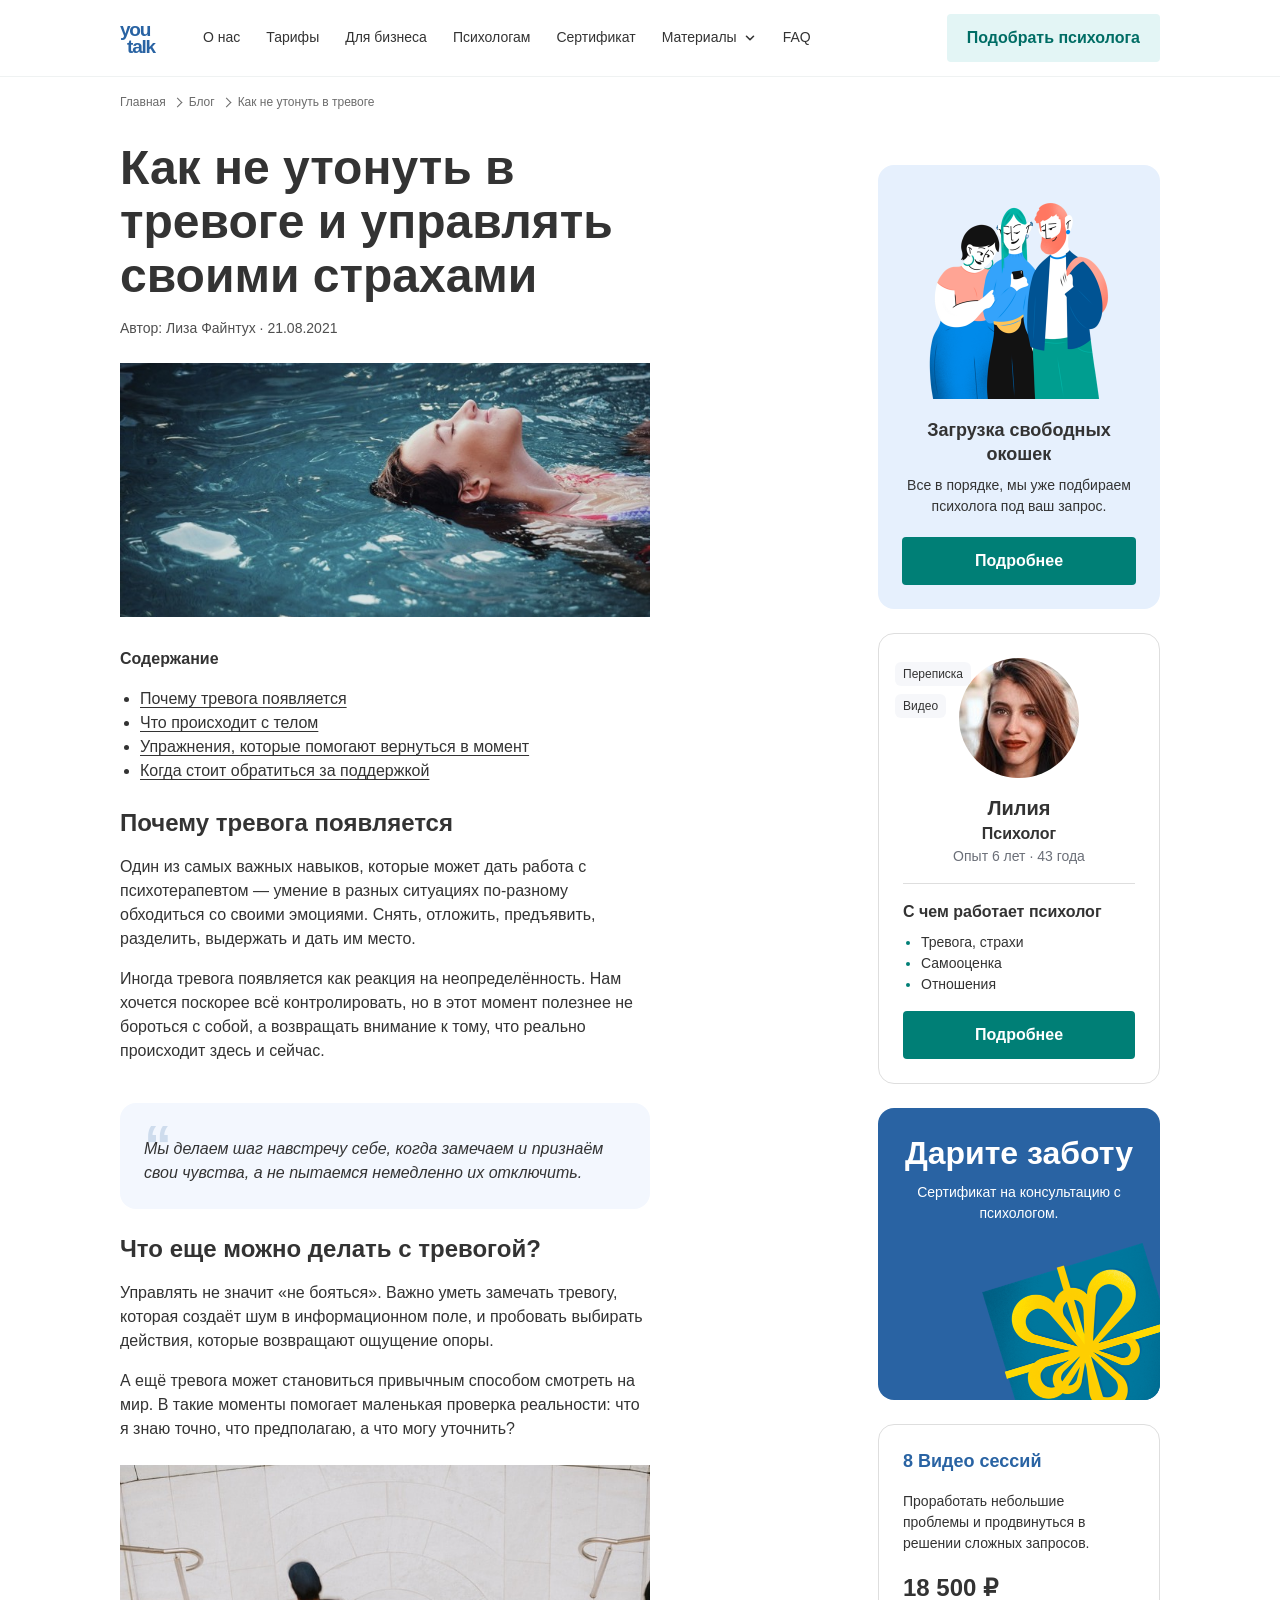
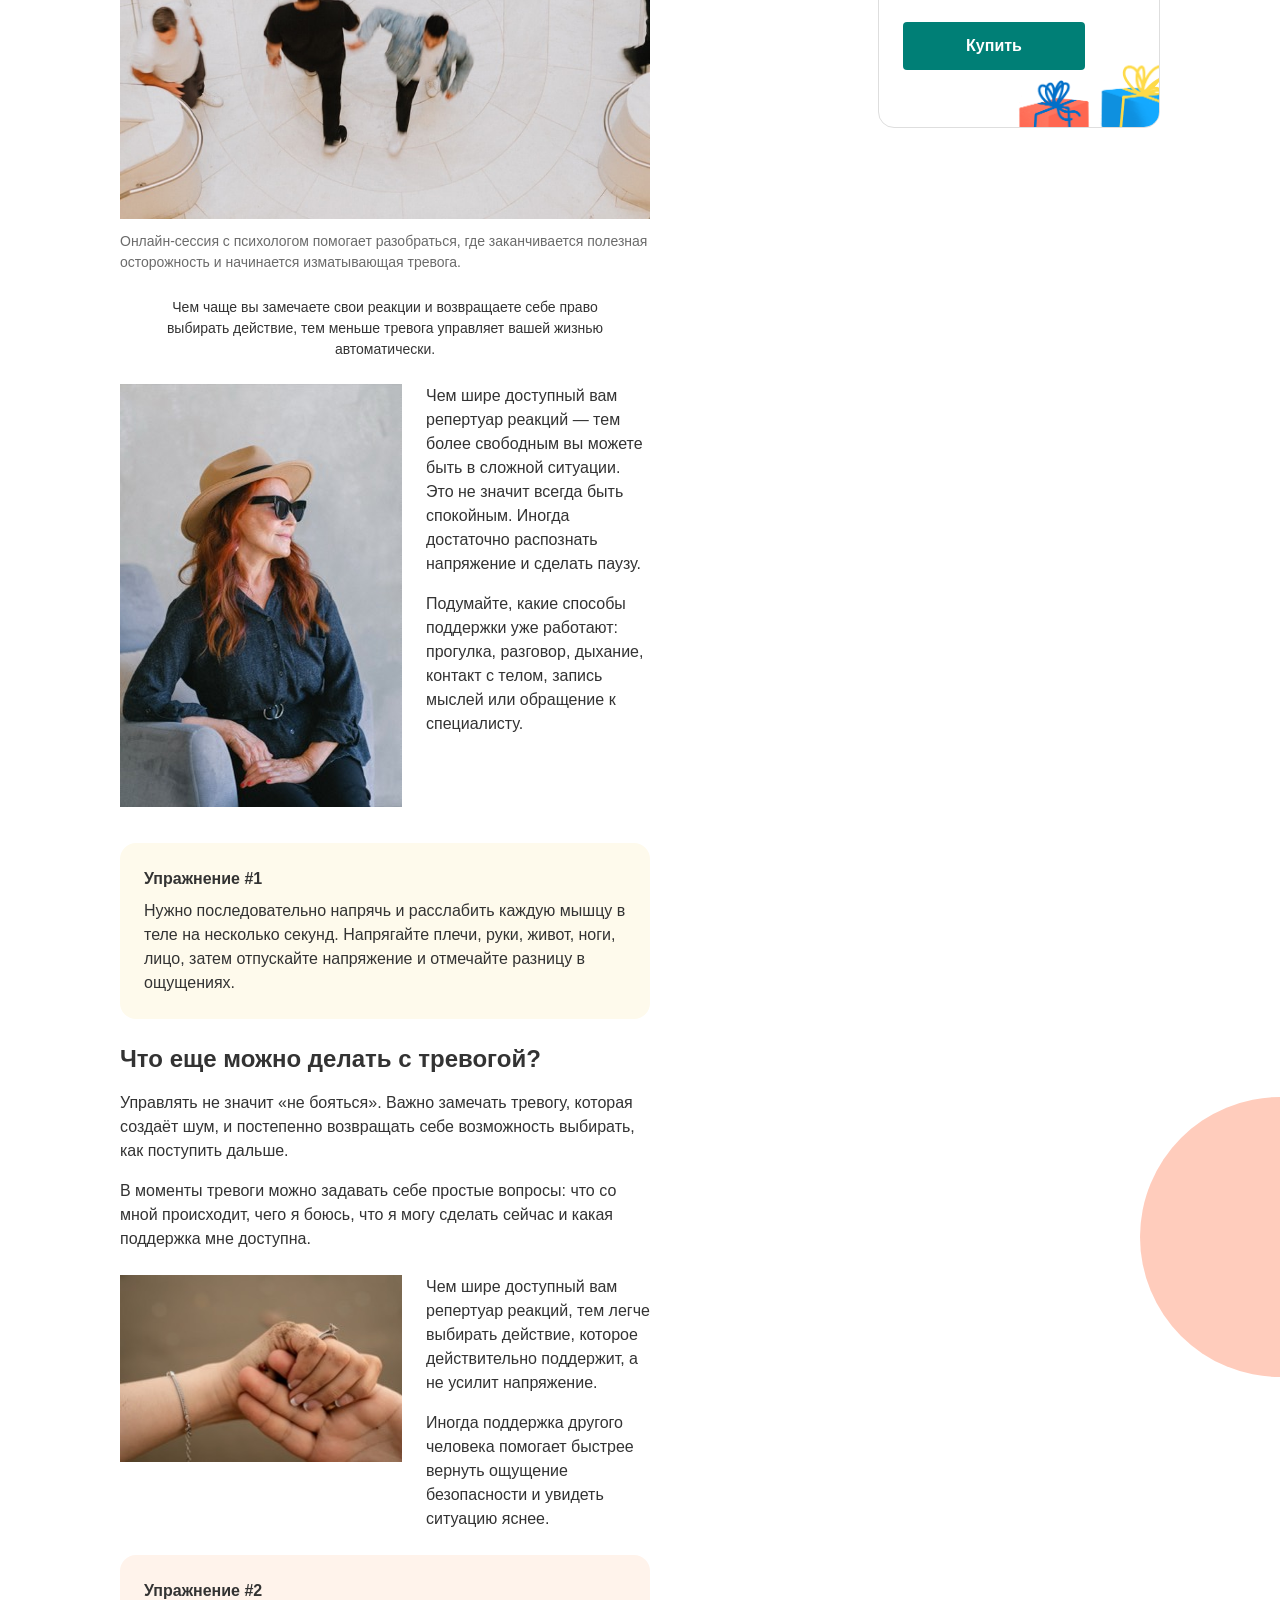
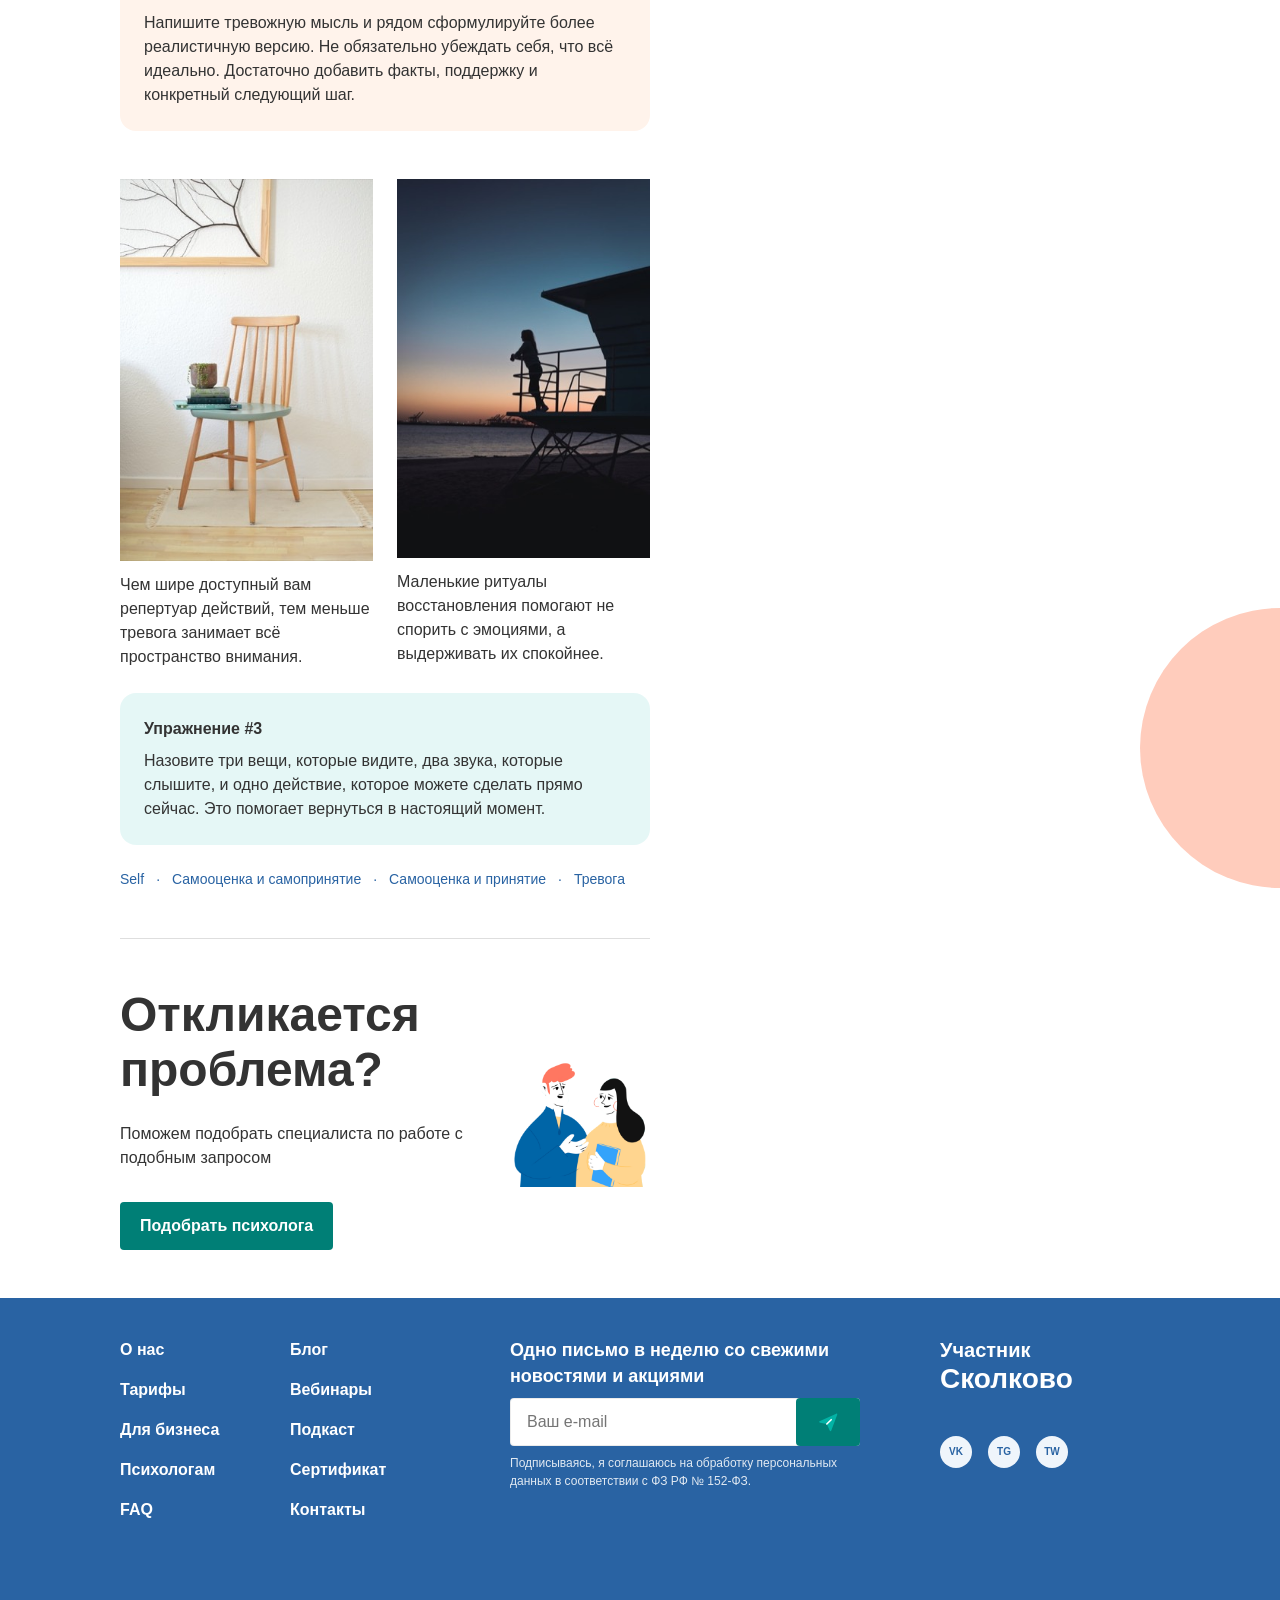
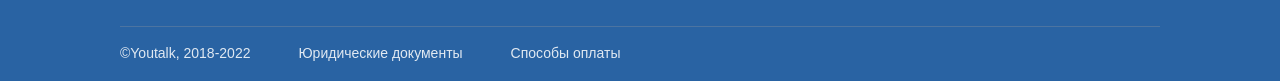
==== article.html @ 6daa62f1 "Add icons and initial article-related files" ====
<!DOCTYPE html>
<html lang="ru">
  <head>
    <meta charset="UTF-8">
    <meta name="viewport" content="width=device-width, initial-scale=1.0">
    <meta name="description" content="Статья YouTalk о тревоге, эмоциях и упражнениях для самопомощи.">
    <title>Как не утонуть в тревоге — YouTalk</title>
    <link rel="stylesheet" href="css/style.css">
  </head>
  <body>
    <header class="header">
      <div class="header__inner container">
        <a class="header__logo" href="index.html" aria-label="YouTalk, главная страница">
          <img class="header__logo-image" src="assets/icons/logo.svg" alt="YouTalk">
        </a>

        <nav class="nav header__nav" aria-label="Основная навигация">
          <ul class="nav__list">
            <li class="nav__item"><a class="nav__link" href="#">О нас</a></li>
            <li class="nav__item"><a class="nav__link" href="#">Тарифы</a></li>
            <li class="nav__item"><a class="nav__link" href="#">Для бизнеса</a></li>
            <li class="nav__item"><a class="nav__link" href="#">Психологам</a></li>
            <li class="nav__item"><a class="nav__link" href="#">Сертификат</a></li>
            <li class="nav__item nav__item--has-menu">
              <a class="nav__link nav__link--with-icon" href="#">
                Материалы
                <img class="nav__icon" src="assets/icons/chevron-down.svg" alt="" aria-hidden="true">
              </a>
            </li>
            <li class="nav__item"><a class="nav__link" href="#">FAQ</a></li>
          </ul>
        </nav>

        <button class="button button--light header__cta" type="button">Подобрать психолога</button>
        <button class="header__burger" type="button" aria-label="Открыть меню" aria-controls="mobile-menu" aria-expanded="false">
          <img class="header__burger-icon header__burger-icon--open" src="assets/icons/menu.svg" alt="" aria-hidden="true">
          <img class="header__burger-icon header__burger-icon--close" src="assets/icons/close.svg" alt="" aria-hidden="true">
        </button>
      </div>

      <nav class="mobile-menu" id="mobile-menu" aria-label="Мобильная навигация" hidden inert>
        <a class="mobile-menu__link" href="#">О нас</a>
        <a class="mobile-menu__link" href="#">Тарифы</a>
        <a class="mobile-menu__link" href="#">Для бизнеса</a>
        <a class="mobile-menu__link" href="#">Психологам</a>
        <a class="mobile-menu__link" href="#">Сертификат</a>
        <a class="mobile-menu__link" href="#">Материалы</a>
        <a class="mobile-menu__link" href="#">FAQ</a>
        <button class="button button--light mobile-menu__button" type="button">Подобрать психолога</button>
      </nav>
    </header>

    <main class="main">
      <div class="article-layout container">
        <article class="article">
          <nav class="breadcrumbs" aria-label="Хлебные крошки">
            <ol class="breadcrumbs__list">
              <li class="breadcrumbs__item"><a class="breadcrumbs__link" href="#">Главная</a></li>
              <li class="breadcrumbs__item"><a class="breadcrumbs__link" href="index.html">Блог</a></li>
              <li class="breadcrumbs__item"><span class="breadcrumbs__current" aria-current="page">Как не утонуть в тревоге</span></li>
            </ol>
          </nav>

          <header class="article__header">
            <h1 class="article__title title title--page">Как не утонуть в тревоге и управлять своими страхами</h1>
            <p class="article__meta">Автор: Лиза Файнтух · <time datetime="2021-08-21">21.08.2021</time></p>
            <img class="article__hero" src="assets/images/swim-hero-1380.jpg" srcset="assets/images/swim-hero-690.jpg 690w, assets/images/swim-hero-1380.jpg 1380w" sizes="(max-width: 1023px) calc(100vw - 40px), 690px" alt="Девушка спокойно плавает в бассейне">
          </header>

          <section class="article__section contents" aria-labelledby="contents-title">
            <h2 class="contents__title" id="contents-title">Содержание</h2>
            <ul class="contents__list">
              <li><a href="#why">Почему тревога появляется</a></li>
              <li><a href="#body">Что происходит с телом</a></li>
              <li><a href="#practice">Упражнения, которые помогают вернуться в момент</a></li>
              <li><a href="#support">Когда стоит обратиться за поддержкой</a></li>
            </ul>
          </section>

          <section class="article__section" id="why">
            <h2 class="article__subtitle">Почему тревога появляется</h2>
            <p>Один из самых важных навыков, которые может дать работа с психотерапевтом — умение в разных ситуациях по-разному обходиться со своими эмоциями. Снять, отложить, предъявить, разделить, выдержать и дать им место.</p>
            <p>Иногда тревога появляется как реакция на неопределённость. Нам хочется поскорее всё контролировать, но в этот момент полезнее не бороться с собой, а возвращать внимание к тому, что реально происходит здесь и сейчас.</p>
          </section>

          <blockquote class="quote article__quote">
            <p>Мы делаем шаг навстречу себе, когда замечаем и признаём свои чувства, а не пытаемся немедленно их отключить.</p>
          </blockquote>

          <section class="article__section" id="body">
            <h2 class="article__subtitle">Что еще можно делать с тревогой?</h2>
            <p>Управлять не значит «не бояться». Важно уметь замечать тревогу, которая создаёт шум в информационном поле, и пробовать выбирать действия, которые возвращают ощущение опоры.</p>
            <p>А ещё тревога может становиться привычным способом смотреть на мир. В такие моменты помогает маленькая проверка реальности: что я знаю точно, что предполагаю, а что могу уточнить?</p>
            <figure class="article__figure">
              <img class="article__image" src="assets/images/people-768.jpg" srcset="assets/images/people-384.jpg 384w, assets/images/people-768.jpg 768w" sizes="(max-width: 1023px) calc(100vw - 40px), 690px" alt="Люди идут по светлой лестнице">
              <figcaption class="article__caption">Онлайн-сессия с психологом помогает разобраться, где заканчивается полезная осторожность и начинается изматывающая тревога.</figcaption>
            </figure>
          </section>

          <p class="article__center-note">Чем чаще вы замечаете свои реакции и возвращаете себе право выбирать действие, тем меньше тревога управляет вашей жизнью автоматически.</p>

          <section class="article__section article__section--media-text">
            <img class="article__image" src="assets/images/hat-441.jpg" srcset="assets/images/hat-282.jpg 282w, assets/images/hat-441.jpg 441w" sizes="(max-width: 767px) calc(100vw - 40px), 282px" alt="Женщина в шляпе и солнцезащитных очках">
            <div>
              <p>Чем шире доступный вам репертуар реакций — тем более свободным вы можете быть в сложной ситуации. Это не значит всегда быть спокойным. Иногда достаточно распознать напряжение и сделать паузу.</p>
              <p>Подумайте, какие способы поддержки уже работают: прогулка, разговор, дыхание, контакт с телом, запись мыслей или обращение к специалисту.</p>
            </div>
          </section>

          <section class="exercise article__section" id="practice">
            <h2 class="exercise__title">Упражнение #1</h2>
            <p>Нужно последовательно напрячь и расслабить каждую мышцу в теле на несколько секунд. Напрягайте плечи, руки, живот, ноги, лицо, затем отпускайте напряжение и отмечайте разницу в ощущениях.</p>
          </section>

          <section class="article__section" id="support">
            <h2 class="article__subtitle">Что еще можно делать с тревогой?</h2>
            <p>Управлять не значит «не бояться». Важно замечать тревогу, которая создаёт шум, и постепенно возвращать себе возможность выбирать, как поступить дальше.</p>
            <p>В моменты тревоги можно задавать себе простые вопросы: что со мной происходит, чего я боюсь, что я могу сделать сейчас и какая поддержка мне доступна.</p>
          </section>

          <section class="article__section article__section--media-text">
            <img class="article__image" src="assets/images/hands-562.jpg" srcset="assets/images/hands-281.jpg 281w, assets/images/hands-562.jpg 562w" sizes="(max-width: 767px) calc(100vw - 40px), 281px" alt="Две руки держатся вместе">
            <div>
              <p>Чем шире доступный вам репертуар реакций, тем легче выбирать действие, которое действительно поддержит, а не усилит напряжение.</p>
              <p>Иногда поддержка другого человека помогает быстрее вернуть ощущение безопасности и увидеть ситуацию яснее.</p>
            </div>
          </section>

          <section class="exercise exercise--warm article__section">
            <h2 class="exercise__title">Упражнение #2</h2>
            <p>Напишите тревожную мысль и рядом сформулируйте более реалистичную версию. Не обязательно убеждать себя, что всё идеально. Достаточно добавить факты, поддержку и конкретный следующий шаг.</p>
          </section>

          <section class="article__section article__section--split">
            <div>
              <img class="article__image" src="assets/images/chair-441.jpg" srcset="assets/images/chair-333.jpg 333w, assets/images/chair-441.jpg 441w" sizes="(max-width: 767px) calc(100vw - 40px), 333px" alt="Стул с книгами и растением">
              <p>Чем шире доступный вам репертуар действий, тем меньше тревога занимает всё пространство внимания.</p>
            </div>
            <div>
              <img class="article__image" src="assets/images/sunset-445.jpg" srcset="assets/images/sunset-333.jpg 333w, assets/images/sunset-445.jpg 445w" sizes="(max-width: 767px) calc(100vw - 40px), 333px" alt="Силуэт человека у воды на закате">
              <p>Маленькие ритуалы восстановления помогают не спорить с эмоциями, а выдерживать их спокойнее.</p>
            </div>
          </section>

          <section class="exercise exercise--mint article__section">
            <h2 class="exercise__title">Упражнение #3</h2>
            <p>Назовите три вещи, которые видите, два звука, которые слышите, и одно действие, которое можете сделать прямо сейчас. Это помогает вернуться в настоящий момент.</p>
          </section>

          <section class="related article__section" aria-labelledby="related-title">
            <h2 class="visually-hidden" id="related-title">Темы статьи</h2>
            <div class="related__grid">
              <a class="related__link" href="#">Self</a>
              <a class="related__link" href="#">Самооценка и самопринятие</a>
              <a class="related__link" href="#">Самооценка и принятие</a>
              <a class="related__link" href="#">Тревога</a>
            </div>
          </section>

          <section class="problem-cta" aria-labelledby="problem-title">
            <div class="problem-cta__content">
              <h2 class="problem-cta__title" id="problem-title">Откликается проблема?</h2>
              <p class="problem-cta__text">Поможем подобрать специалиста по работе с подобным запросом</p>
              <button class="button button--primary problem-cta__button" type="button">Подобрать психолога</button>
            </div>
            <img class="problem-cta__image" src="assets/images/problem-people.png" alt="Психолог беседует с клиенткой">
          </section>
        </article>

        <aside class="sidebar" aria-label="Дополнительные материалы">
          <section class="sidebar-card sidebar-card--blue">
            <img class="sidebar-card__image" src="assets/images/sidebar-people.png" alt="Иллюстрация с людьми">
            <h2 class="sidebar-card__title">Загрузка свободных окошек</h2>
            <p class="sidebar-card__text">Все в порядке, мы уже подбираем психолога под ваш запрос.</p>
            <button class="button button--primary sidebar-card__button" type="button">Подробнее</button>
          </section>

          <section class="psychologist-card">
            <img class="psychologist-card__photo" src="assets/images/psychologist-200.jpg" srcset="assets/images/psychologist-120.jpg 120w, assets/images/psychologist-200.jpg 200w" sizes="120px" alt="Психолог Лилия">
            <p class="psychologist-card__badge">Переписка</p>
            <p class="psychologist-card__badge psychologist-card__badge--video">Видео</p>
            <h2 class="psychologist-card__name">Лилия</h2>
            <p class="psychologist-card__role">Психолог</p>
            <p class="psychologist-card__meta">Опыт 6 лет · 43 года</p>
            <h3 class="psychologist-card__subtitle">С чем работает психолог</h3>
            <ul class="psychologist-card__list">
              <li>Тревога, страхи</li>
              <li>Самооценка</li>
              <li>Отношения</li>
            </ul>
            <button class="button button--primary psychologist-card__button" type="button">Подробнее</button>
          </section>

          <section class="sidebar-card sidebar-card--gift">
            <h2 class="sidebar-card__title sidebar-card__title--gift">Дарите заботу</h2>
            <p class="sidebar-card__text">Сертификат на консультацию с психологом.</p>
            <img class="sidebar-card__gift" src="assets/images/gift-large.png" alt="Подарочная коробка">
          </section>

          <section class="price-card">
            <h2 class="price-card__title">8 Видео сессий</h2>
            <p class="price-card__text">Проработать небольшие проблемы и продвинуться в решении сложных запросов.</p>
            <p class="price-card__price">18 500 ₽</p>
            <button class="button button--primary" type="button">Купить</button>
            <img class="price-card__gift price-card__gift--left" src="assets/images/figma-19-246x219-5657fe240477.png" alt="" aria-hidden="true">
            <img class="price-card__gift price-card__gift--right" src="assets/images/figma-20-206x197-c71a2bd879ab.png" alt="" aria-hidden="true">
          </section>
        </aside>
      </div>
    </main>

    <footer class="footer">
      <div class="footer__inner container">
        <nav class="footer__nav" aria-label="Навигация в подвале">
          <ul class="footer__nav-list">
            <li><a class="footer__link" href="#">О нас</a></li>
            <li><a class="footer__link" href="#">Тарифы</a></li>
            <li><a class="footer__link" href="#">Для бизнеса</a></li>
            <li><a class="footer__link" href="#">Психологам</a></li>
            <li><a class="footer__link" href="#">FAQ</a></li>
          </ul>
          <ul class="footer__nav-list">
            <li><a class="footer__link" href="index.html">Блог</a></li>
            <li><a class="footer__link" href="#">Вебинары</a></li>
            <li><a class="footer__link" href="#">Подкаст</a></li>
            <li><a class="footer__link" href="#">Сертификат</a></li>
            <li><a class="footer__link" href="#">Контакты</a></li>
          </ul>
        </nav>

        <section class="subscribe footer__subscribe" aria-labelledby="subscribe-title">
          <h2 class="subscribe__title" id="subscribe-title">Одно письмо в неделю со свежими новостями и акциями</h2>
          <form class="subscribe__form">
            <label class="visually-hidden" for="email">Email</label>
            <input class="subscribe__input" id="email" type="email" name="email" placeholder="Ваш e-mail" required>
            <button class="subscribe__button" type="submit" aria-label="Подписаться">
              <img src="assets/icons/send.svg" alt="" aria-hidden="true">
            </button>
          </form>
          <p class="subscribe__note">Подписываясь, я соглашаюсь на обработку персональных данных в соответствии с ФЗ РФ № 152-ФЗ.</p>
        </section>

        <section class="footer__social" aria-label="Социальные сети">
          <p class="footer__partner">Участник <span>Сколково</span></p>
          <ul class="social">
            <li><a class="social__link" href="#" aria-label="ВКонтакте">VK</a></li>
            <li><a class="social__link" href="#" aria-label="Telegram">TG</a></li>
            <li><a class="social__link" href="#" aria-label="Twitter">TW</a></li>
          </ul>
        </section>

        <div class="footer__bottom">
          <p class="footer__copy">&copy;Youtalk, 2018-2022</p>
          <a class="footer__document" href="#">Юридические документы</a>
          <a class="footer__document" href="#">Способы оплаты</a>
        </div>
      </div>
    </footer>

    <script src="js/main.js"></script>
  </body>
</html>
---- css/style.css ----
:root {
  --color-text: #333333;
  --color-muted: #868686;
  --color-border: #dedede;
  --color-primary: #007f76;
  --color-primary-dark: #006d65;
  --color-blue: #2963a3;
  --color-light: #e3f5f5;
  --color-page: #ffffff;
  --shadow-focus: 0 0 0 3px rgba(3, 178, 165, 0.28);
}

*,
*::before,
*::after {
  box-sizing: border-box;
}

html {
  scroll-behavior: smooth;
}

body {
  min-width: 320px;
  margin: 0;
  color: var(--color-text);
  font-family: Arial, Helvetica, sans-serif;
  font-size: 16px;
  line-height: 1.5;
  background-color: var(--color-page);
}

img {
  display: block;
  max-width: 100%;
}

[hidden] {
  display: none !important;
}

a {
  color: inherit;
  text-decoration: none;
}

button,
a,
input {
  font: inherit;
}

button,
a[href] {
  cursor: pointer;
}

button:focus-visible,
a:focus-visible,
input:focus-visible {
  outline: none;
  box-shadow: var(--shadow-focus);
}

.visually-hidden {
  position: absolute;
  width: 1px;
  height: 1px;
  padding: 0;
  margin: -1px;
  overflow: hidden;
  clip: rect(0, 0, 0, 0);
  white-space: nowrap;
  border: 0;
}

.container {
  width: min(100% - 240px, 1200px);
  margin: 0 auto;
}

.button {
  display: inline-flex;
  align-items: center;
  justify-content: center;
  min-height: 48px;
  padding: 12px 20px;
  border: 0;
  border-radius: 4px;
  font-weight: 700;
  line-height: 1.2;
  transition: background-color 0.2s ease, color 0.2s ease, transform 0.2s ease;
}

.button:hover {
  transform: translateY(-1px);
}

.button--light {
  color: #006d65;
  background-color: #e3f5f5;
}

.button--light:hover {
  background-color: #d2eeee;
}

.button--primary {
  min-width: 182px;
  color: #ffffff;
  background-color: var(--color-primary);
}

.button--primary:hover {
  background-color: var(--color-primary-dark);
}

.title {
  margin: 0;
  font-weight: 700;
  line-height: 1.12;
}

.title--page {
  font-size: 48px;
}

.header {
  position: sticky;
  top: 0;
  z-index: 20;
  background-color: #ffffff;
  border-bottom: 1px solid #eff2f2;
}

.header__inner {
  display: flex;
  align-items: center;
  min-height: 76px;
  gap: 32px;
}

.header__logo {
  flex: 0 0 auto;
}

.header__logo-image {
  width: 51px;
  height: 36px;
}

.header__nav {
  flex: 1;
}

.header__cta {
  flex: 0 0 auto;
}

.header__burger {
  display: none;
  width: 40px;
  height: 40px;
  padding: 0;
  border: 0;
  background-color: transparent;
}

.header__burger-icon--close {
  display: none;
}

.header--menu-open .header__burger-icon--open {
  display: none;
}

.header--menu-open .header__burger-icon--close {
  display: block;
}

.nav__list {
  display: flex;
  align-items: center;
  gap: 26px;
  padding: 0;
  margin: 0;
  list-style: none;
}

.nav__link {
  position: relative;
  display: inline-flex;
  align-items: center;
  gap: 6px;
  min-height: 36px;
  color: #333333;
  font-size: 14px;
  font-weight: 500;
  line-height: 1.14;
}

.nav__link::after {
  position: absolute;
  right: 0;
  bottom: 0;
  left: 0;
  height: 2px;
  content: "";
  background-color: var(--color-primary);
  transform: scaleX(0);
  transform-origin: left;
  transition: transform 0.2s ease;
}

.nav__link:hover::after {
  transform: scaleX(1);
}

.nav__icon {
  width: 14px;
  height: 14px;
}

.mobile-menu {
  display: none;
}

.main {
  overflow: hidden;
}

.breadcrumbs {
  padding-top: 16px;
  margin-bottom: 30px;
}

.breadcrumbs__list {
  display: flex;
  flex-wrap: wrap;
  align-items: center;
  gap: 8px;
  padding: 0;
  margin: 0;
  color: #6b6b6b;
  font-size: 12px;
  list-style: none;
}

.breadcrumbs__item:not(:last-child)::after {
  display: inline-block;
  width: 7px;
  height: 7px;
  margin-left: 8px;
  content: "";
  border-top: 1px solid currentColor;
  border-right: 1px solid currentColor;
  transform: rotate(45deg);
}

.breadcrumbs__link:hover {
  color: var(--color-primary);
}

.blog {
  position: relative;
  z-index: 0;
  padding-bottom: 96px;
}

.blog::before {
  position: absolute;
  top: 306px;
  left: 50%;
  z-index: -1;
  width: 150vw;
  height: 640px;
  content: "";
  background-color: #eff8ff;
  border-radius: 50% 50% 0 0 / 26% 26% 0 0;
  transform: translateX(-50%);
}

.blog__title {
  position: relative;
  margin-bottom: 32px;
}

.blog__chips {
  position: relative;
  margin-bottom: 24px;
}

.chips {
  display: flex;
  flex-wrap: wrap;
  gap: 8px;
  padding: 0;
  list-style: none;
}

.chip {
  display: inline-flex;
  align-items: center;
  gap: 4px;
  min-height: 32px;
  padding: 5px 8px;
  color: #333333;
  background-color: #ffffff;
  border: 1px solid #c1c5cd;
  border-radius: 24px;
  font-size: 14px;
  font-weight: 600;
  line-height: 1.43;
  transition: border-color 0.2s ease, background-color 0.2s ease;
}

.chip:hover,
.chip--active {
  border-color: var(--color-primary);
  background-color: rgba(22, 200, 187, 0.06);
}

.chip img {
  width: 18px;
  height: 18px;
}

.posts {
  position: relative;
  display: grid;
  grid-template-columns: repeat(6, 1fr);
  gap: 24px;
}

.post-card {
  grid-column: span 2;
  min-width: 0;
  overflow: hidden;
  background-color: #ffffff;
  border: 1px solid var(--color-border);
  border-radius: 16px;
}

.post-card--wide {
  grid-column: span 3;
}

.post-card__link {
  display: grid;
  height: 100%;
  grid-template-rows: auto 1fr;
}

.post-card__media {
  position: relative;
  height: 260px;
  overflow: hidden;
}

.post-card--wide .post-card__media {
  height: 260px;
}

.post-card__image {
  width: 100%;
  height: 100%;
  object-fit: cover;
  transition: transform 0.25s ease;
}

.post-card:hover .post-card__image {
  transform: scale(1.035);
}

.post-card__tag {
  position: absolute;
  top: 8px;
  left: 8px;
  display: inline-flex;
  align-items: center;
  gap: 4px;
  max-width: calc(100% - 16px);
  min-height: 32px;
  padding: 5px 8px;
  overflow: hidden;
  color: #333333;
  background-color: rgba(255, 255, 255, 0.7);
  border: 1px solid #c1c5cd;
  border-radius: 24px;
  font-size: 13px;
  font-weight: 600;
  line-height: 1.43;
  text-overflow: ellipsis;
  white-space: nowrap;
}

.post-card__tag--second {
  top: 48px;
}

.post-card__tag img {
  width: 18px;
  height: 18px;
  flex: 0 0 auto;
}

.post-card__tag::before {
  width: 18px;
  height: 18px;
  flex: 0 0 auto;
  background-image: url("../assets/icons/unicorn.svg");
  background-position: center;
  background-repeat: no-repeat;
  background-size: contain;
  content: "";
}

.post-card__body {
  display: flex;
  min-height: 240px;
  flex-direction: column;
  padding: 16px;
}

.post-card__title {
  margin: 0 0 4px;
  color: #333333;
  font-size: 18px;
  line-height: 1.44;
}

.post-card__author,
.post-card__date {
  color: #4f4f4f;
  font-size: 12px;
  line-height: 1.5;
}

.post-card__author {
  margin: 0 0 8px;
}

.post-card__excerpt {
  margin: 0 0 14px;
  font-size: 14px;
  line-height: 1.43;
}

.post-card__date {
  margin-top: auto;
  color: #6b6b6b;
}

.blog__more {
  position: relative;
  display: flex;
  justify-content: center;
  margin-top: 56px;
}

.article-layout {
  position: relative;
  z-index: 0;
  display: grid;
  grid-template-columns: minmax(0, 690px) 282px;
  gap: 228px;
  padding-bottom: 48px;
}

.article-layout::before,
.article-layout::after {
  position: absolute;
  right: -260px;
  z-index: -1;
  width: 280px;
  height: 280px;
  content: "";
  background-color: #ffccbc;
  border-radius: 50%;
}

.article-layout::before {
  top: 2620px;
}

.article-layout::after {
  bottom: 410px;
}

.article {
  min-width: 0;
}

.article__header {
  margin-bottom: 24px;
}

.article__title {
  max-width: 610px;
  margin-bottom: 16px;
}

.article__meta {
  margin: 0 0 24px;
  color: #4f4f4f;
  font-size: 14px;
}

.article__hero,
.article__image {
  width: 100%;
  border-radius: 0;
  object-fit: cover;
}

.article__hero {
  aspect-ratio: 690 / 331;
}

.article__image {
  margin: 24px 0 12px;
}

.article__figure {
  margin: 24px 0 0;
}

.article__figure .article__image {
  margin: 0 0 12px;
}

.article__caption {
  margin: 0;
  color: #6b6b6b;
  font-size: 14px;
}

.article__section {
  margin-bottom: 24px;
}

.article__subtitle {
  margin: 0 0 16px;
  font-size: 24px;
  line-height: 1.33;
}

.article__section p {
  margin: 0 0 16px;
}

.article__section p:last-child {
  margin-bottom: 0;
}

.article__section--split {
  display: grid;
  grid-template-columns: repeat(2, 1fr);
  gap: 24px;
}

.article__section--media-text {
  display: grid;
  grid-template-columns: 282px 1fr;
  gap: 24px;
  align-items: start;
}

.article__section--media-text .article__image {
  margin-top: 0;
}

.article__center-note {
  max-width: 485px;
  margin: 24px auto;
  text-align: center;
  font-size: 14px;
}

.contents {
  padding-top: 6px;
}

.contents__title {
  margin: 0 0 16px;
  font-size: 16px;
  line-height: 1.5;
}

.contents__list {
  padding-left: 20px;
  margin: 0;
}

.contents__list a {
  text-decoration: underline;
  text-underline-offset: 3px;
}

.contents__list a:hover {
  color: var(--color-primary);
}

.quote {
  position: relative;
  padding: 34px 24px 24px;
  margin: 40px 0 24px;
  background-color: #f3f7fe;
  border-radius: 16px;
}

.quote::before {
  position: absolute;
  top: 14px;
  left: 24px;
  color: rgba(41, 99, 163, 0.18);
  content: "“";
  font-size: 56px;
  font-weight: 700;
  line-height: 1;
}

.quote p {
  margin: 0;
  font-style: italic;
}

.exercise {
  padding: 24px;
  background-color: #fefaec;
  border-radius: 16px;
}

.exercise--warm {
  background-color: #fff3eb;
}

.exercise--mint {
  background-color: rgba(3, 178, 165, 0.1);
}

.exercise__title {
  margin: 0 0 8px;
  font-size: 16px;
}

.related {
  padding: 0;
  background-color: transparent;
  border-radius: 0;
}

.related__title {
  margin: 0 0 12px;
  font-size: 20px;
}

.related__grid {
  display: flex;
  flex-wrap: wrap;
  gap: 6px 12px;
}

.related__link {
  padding: 0;
  color: #2963a3;
  font-size: 14px;
  font-weight: 400;
}

.related__link:not(:last-child)::after {
  margin-left: 12px;
  color: #2963a3;
  content: "·";
}

.problem-cta {
  display: grid;
  grid-template-columns: minmax(0, 350px) 1fr;
  gap: 42px;
  align-items: center;
  padding-top: 48px;
  margin-top: 48px;
  border-top: 1px solid #dedede;
}

.problem-cta__title {
  margin: 0 0 24px;
  font-size: 48px;
  line-height: 1.16;
}

.problem-cta__text {
  margin: 0 0 32px;
}

.problem-cta__image {
  width: 272px;
  justify-self: end;
}

.sidebar {
  display: grid;
  align-content: start;
  gap: 24px;
  padding-top: 88px;
}

.sidebar-card,
.psychologist-card,
.price-card {
  position: relative;
  overflow: hidden;
  border-radius: 16px;
}

.sidebar-card {
  padding: 24px;
  text-align: center;
}

.sidebar-card--blue {
  background-color: #e6f0fd;
}

.sidebar-card__image {
  width: 100%;
  max-width: 210px;
  margin: 0 auto 20px;
}

.sidebar-card__title {
  margin: 0 0 8px;
  font-size: 18px;
  line-height: 1.33;
}

.sidebar-card__text {
  margin: 0 0 20px;
  font-size: 14px;
}

.sidebar-card__button {
  width: 100%;
}

.psychologist-card,
.price-card {
  padding: 24px;
  background-color: #ffffff;
  border: 1px solid var(--color-border);
}

.psychologist-card {
  text-align: center;
}

.psychologist-card__photo {
  width: 120px;
  height: 120px;
  margin: 0 auto 16px;
  border-radius: 50%;
  object-fit: cover;
}

.psychologist-card__badge {
  position: absolute;
  top: 16px;
  left: 16px;
  min-height: 24px;
  padding: 3px 8px;
  background-color: rgba(243, 244, 248, 0.7);
  border-radius: 6px;
  font-size: 12px;
  line-height: 1.5;
}

.psychologist-card__badge--video {
  top: 48px;
}

.psychologist-card__name {
  margin: 0;
  font-size: 20px;
  line-height: 1.4;
}

.psychologist-card__role,
.psychologist-card__meta {
  margin: 0;
}

.psychologist-card__role {
  font-weight: 600;
}

.psychologist-card__meta {
  padding-bottom: 16px;
  margin-bottom: 16px;
  color: #6b6f78;
  font-size: 14px;
  border-bottom: 1px solid #dedede;
}

.psychologist-card__subtitle {
  margin: 0 0 8px;
  text-align: left;
  font-size: 16px;
}

.psychologist-card__list {
  padding-left: 18px;
  margin: 0 0 16px;
  text-align: left;
  font-size: 14px;
}

.psychologist-card__list li::marker {
  color: var(--color-primary);
}

.psychologist-card__button {
  width: 100%;
}

.sidebar-card--gift {
  min-height: 292px;
  color: #ffffff;
  background-color: var(--color-blue);
}

.sidebar-card__title--gift {
  font-size: 32px;
}

.sidebar-card__gift {
  position: absolute;
  right: -32px;
  bottom: -42px;
  width: 210px;
}

.price-card {
  min-height: 304px;
}

.price-card__title {
  margin: 0 0 16px;
  color: #2963a3;
  font-size: 18px;
  line-height: 1.44;
}

.price-card__text {
  max-width: 190px;
  margin: 0 0 16px;
  font-size: 14px;
}

.price-card__price {
  margin: 0 0 16px;
  font-size: 24px;
  font-weight: 700;
}

.price-card__gift {
  position: absolute;
  pointer-events: none;
}

.price-card__gift--left {
  right: 54px;
  bottom: -34px;
  width: 112px;
}

.price-card__gift--right {
  right: -30px;
  bottom: -20px;
  width: 100px;
}

.footer {
  color: #ffffff;
  background-color: var(--color-blue);
}

.footer__inner {
  display: grid;
  grid-template-columns: 310px minmax(280px, 486px) 220px;
  gap: 80px;
  padding-top: 40px;
}

.footer__nav {
  display: grid;
  grid-template-columns: repeat(2, 1fr);
  gap: 30px;
}

.footer__nav-list {
  display: grid;
  gap: 16px;
  padding: 0;
  margin: 0;
  list-style: none;
}

.footer__link {
  font-weight: 700;
}

.footer__link:hover,
.footer__document:hover {
  color: #c9f7f4;
}

.subscribe__title {
  max-width: 384px;
  margin: 0 0 8px;
  font-size: 18px;
  line-height: 1.44;
}

.subscribe__form {
  position: relative;
  max-width: 384px;
  margin-bottom: 8px;
}

.subscribe__input {
  width: 100%;
  height: 48px;
  padding: 14px 72px 14px 16px;
  background-color: #ffffff;
  border: 1px solid rgba(157, 157, 157, 0.2);
  border-radius: 4px;
}

.subscribe__button {
  position: absolute;
  top: 0;
  right: 0;
  display: flex;
  align-items: center;
  justify-content: center;
  width: 64px;
  height: 48px;
  padding: 0;
  background-color: var(--color-primary);
  border: 0;
  border-radius: 4px;
}

.subscribe__button:hover {
  background-color: var(--color-primary-dark);
}

.subscribe__note {
  max-width: 486px;
  margin: 0;
  color: rgba(255, 255, 255, 0.86);
  font-size: 12px;
  line-height: 1.5;
}

.footer__partner {
  margin: 0 0 40px;
  font-size: 20px;
  font-weight: 700;
  line-height: 1.2;
}

.footer__partner span {
  display: block;
  font-size: 28px;
}

.social {
  display: flex;
  gap: 16px;
  padding: 0;
  margin: 0;
  list-style: none;
}

.social__link {
  display: grid;
  width: 32px;
  height: 32px;
  place-items: center;
  color: var(--color-blue);
  background-color: #eff5fb;
  border-radius: 50%;
  font-size: 10px;
  font-weight: 700;
}

.footer__bottom {
  display: flex;
  grid-column: 1 / -1;
  gap: 48px;
  padding: 16px 0 17px;
  margin-top: 24px;
  color: rgba(255, 255, 255, 0.86);
  border-top: 1px solid rgba(157, 157, 157, 0.3);
  font-size: 14px;
}

.footer__copy {
  margin: 0;
}

@media (max-width: 1199px) {
  .container {
    width: calc(100% - 64px);
  }

  .header__inner {
    gap: 20px;
  }

  .nav__list {
    gap: 16px;
  }

  .header__cta {
    min-width: 190px;
    padding-right: 14px;
    padding-left: 14px;
  }

  .article-layout {
    grid-template-columns: minmax(0, 714px) 222px;
    gap: 24px;
  }

  .sidebar {
    padding-top: 88px;
  }

  .footer__inner {
    grid-template-columns: 247px minmax(280px, 450px) 180px;
    gap: 32px;
  }
}

@media (max-width: 1023px) {
  .container {
    width: calc(100% - 40px);
  }

  .header__nav,
  .header__cta {
    display: none;
  }

  .header__inner {
    justify-content: space-between;
  }

  .header__burger {
    display: block;
  }

  .mobile-menu {
    position: fixed;
    top: 76px;
    right: 0;
    left: 0;
    display: grid;
    max-height: calc(100vh - 76px);
    padding: 18px 32px 32px;
    overflow: auto;
    background-color: #ffffff;
    border-bottom: 1px solid #eff2f2;
    box-shadow: 0 20px 40px rgba(0, 0, 0, 0.08);
    transform: translateY(-120%);
    transition: transform 0.25s ease;
  }

  .header--menu-open .mobile-menu {
    transform: translateY(0);
  }

  .mobile-menu__link {
    padding: 14px 0;
    font-weight: 700;
    border-bottom: 1px solid #eff2f2;
  }

  .mobile-menu__button {
    margin-top: 20px;
  }

  .posts {
    grid-template-columns: repeat(2, 1fr);
  }

  .post-card,
  .post-card--wide {
    grid-column: span 1;
  }

  .post-card__media {
    height: 206px;
  }

  .article-layout {
    display: block;
  }

  .article-layout::before,
  .article-layout::after {
    display: none;
  }

  .article {
    max-width: none;
  }

  .sidebar {
    grid-template-columns: repeat(2, minmax(0, 1fr));
    padding-top: 0;
  }

  .footer__inner {
    grid-template-columns: 1fr 1.5fr;
  }

  .footer__social {
    grid-column: 1 / -1;
  }

  .footer__partner {
    margin-bottom: 24px;
  }
}

@media (max-width: 767px) {
  .container {
    width: calc(100% - 40px);
  }

  .title--page {
    font-size: 32px;
    line-height: 1.25;
  }

  .breadcrumbs {
    margin-bottom: 24px;
  }

  .blog {
    padding-bottom: 60px;
  }

  .blog__title {
    margin-bottom: 24px;
  }

  .chips {
    flex-wrap: nowrap;
    padding-bottom: 8px;
    overflow-x: auto;
  }

  .chips__item {
    flex: 0 0 auto;
  }

  .posts {
    grid-template-columns: 1fr;
    gap: 16px;
  }

  .post-card__body {
    min-height: 224px;
  }

  .blog__more {
    margin-top: 28px;
  }

  .article__title {
    font-size: 32px;
  }

  .article__hero {
    aspect-ratio: 374 / 206;
  }

  .article__section--split {
    grid-template-columns: 1fr;
    gap: 16px;
  }

  .article__section--media-text,
  .problem-cta {
    grid-template-columns: 1fr;
  }

  .article__section--media-text {
    gap: 16px;
  }

  .problem-cta {
    gap: 24px;
    padding-top: 32px;
    margin-top: 32px;
  }

  .problem-cta__title {
    font-size: 32px;
  }

  .problem-cta__image {
    width: 220px;
    justify-self: center;
  }

  .sidebar {
    grid-template-columns: 1fr;
  }

  .footer__inner {
    grid-template-columns: 1fr;
    gap: 24px;
    padding-top: 36px;
  }

  .footer__nav {
    max-width: 320px;
  }

  .footer__bottom {
    display: grid;
    gap: 20px;
    margin-top: 0;
  }
}

@media (max-width: 374px) {
  .container {
    width: calc(100% - 32px);
  }

  .header__inner {
    min-height: 72px;
  }

  .mobile-menu {
    top: 72px;
  }

  .title--page,
  .article__title {
    font-size: 28px;
  }

  .post-card__media {
    height: 206px;
  }

  .post-card__tag {
    max-width: calc(100% - 16px);
    font-size: 13px;
  }

  .post-card__body {
    padding: 16px;
  }

  .post-card__title {
    font-size: 18px;
  }

  .exercise,
  .related {
    padding: 16px;
  }

  .sidebar-card,
  .psychologist-card,
  .price-card {
    padding: 20px;
  }
}
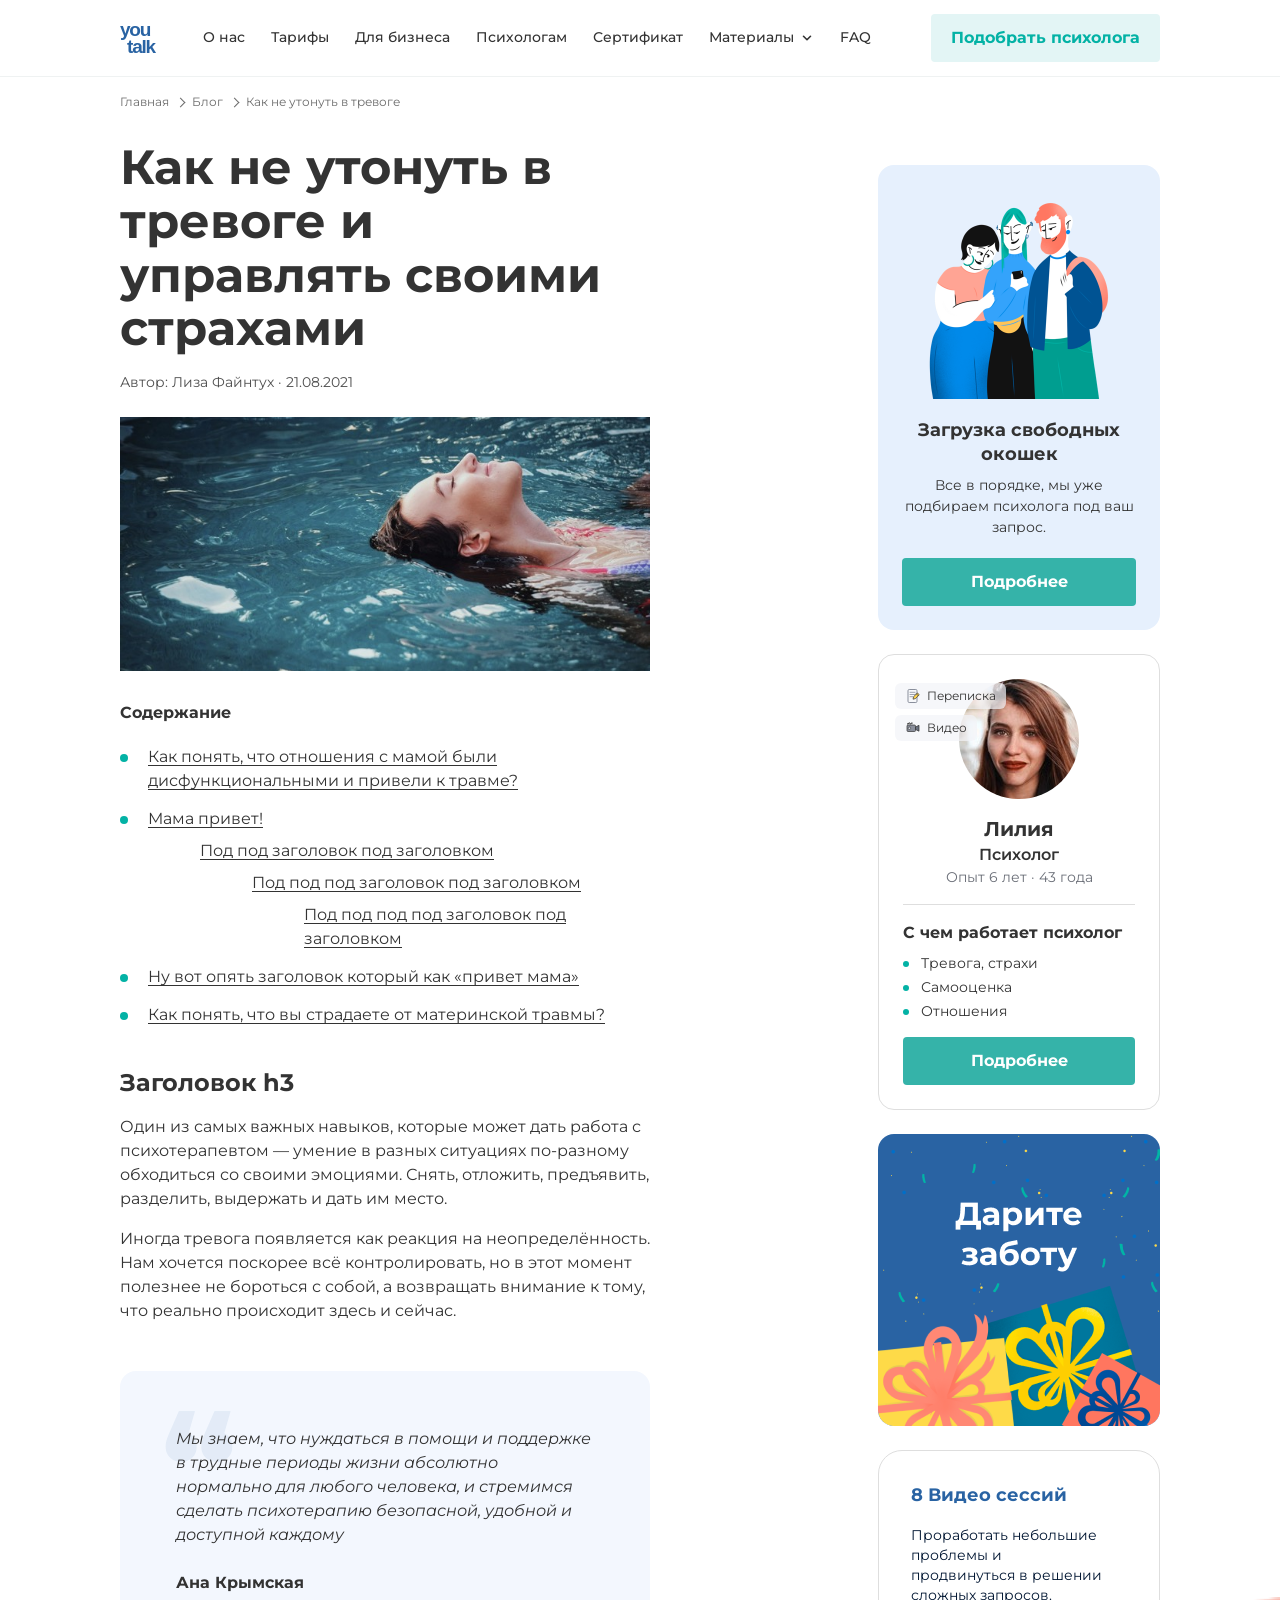
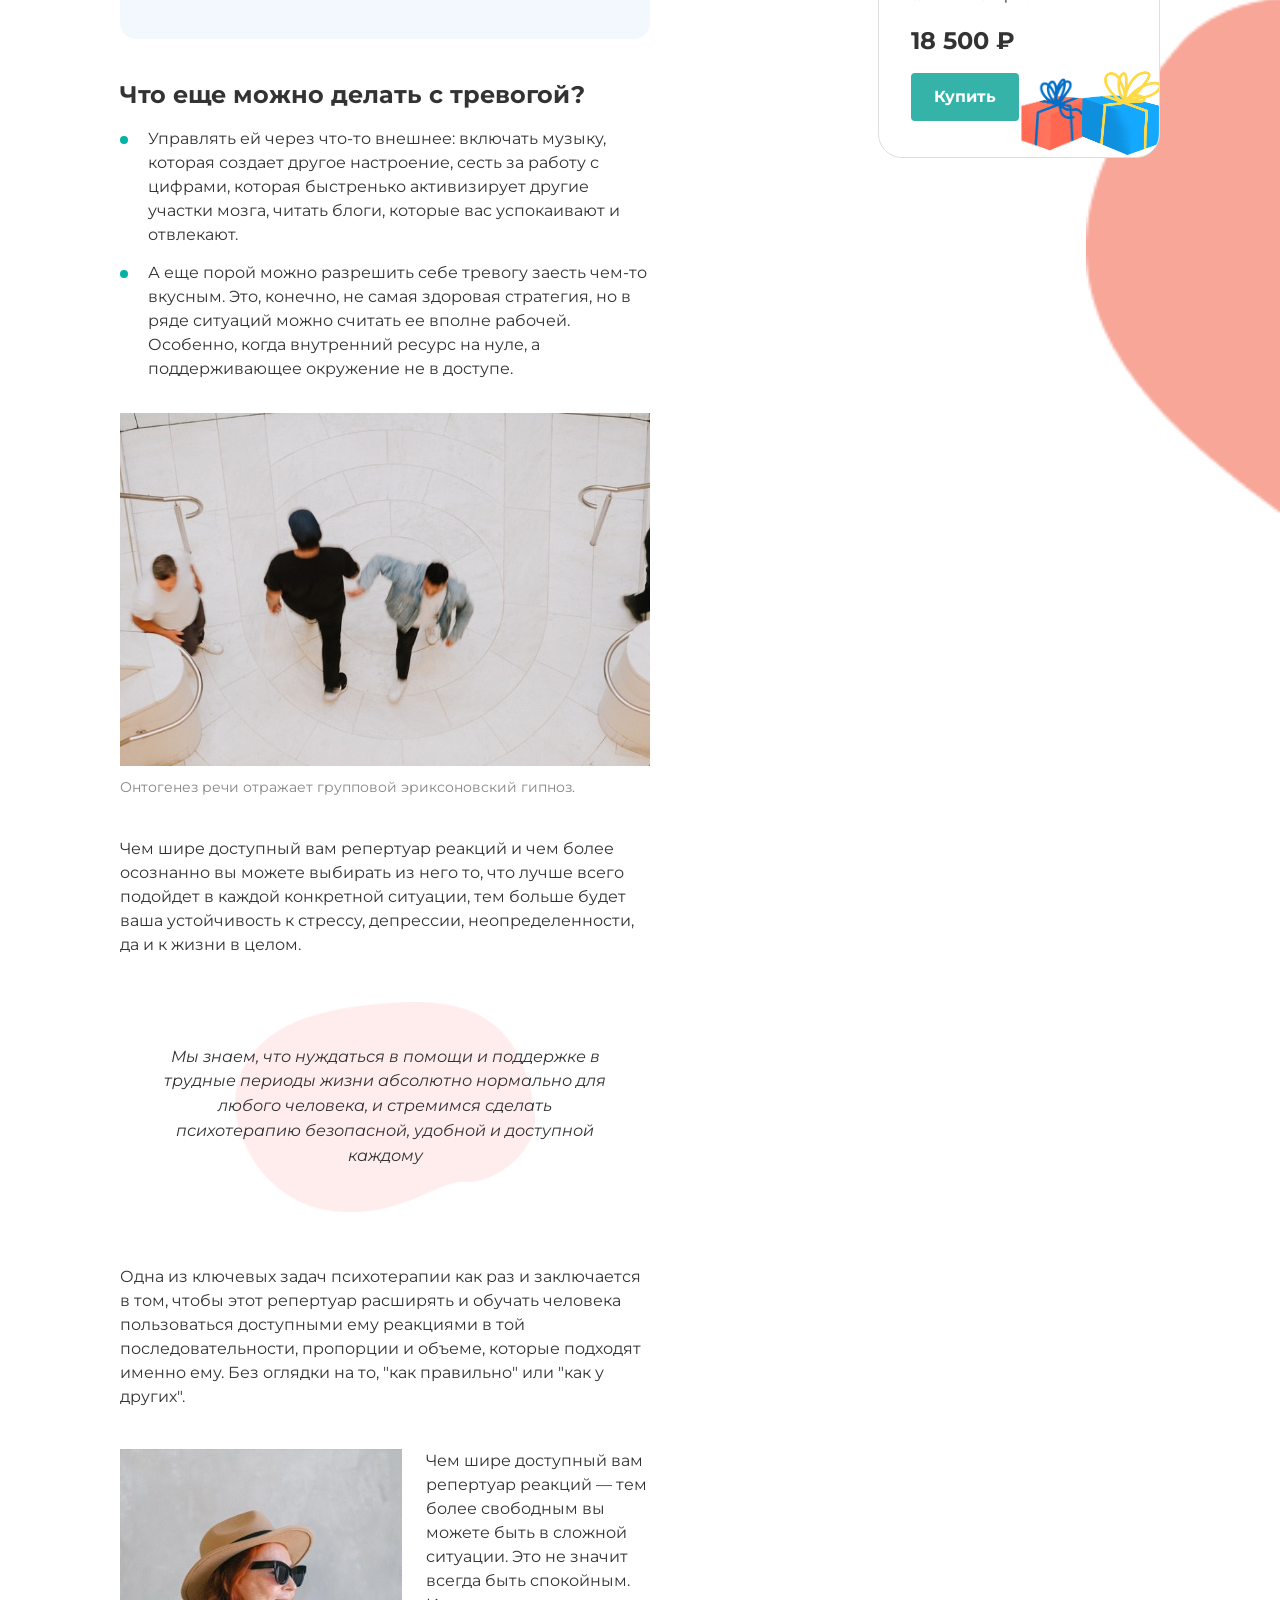
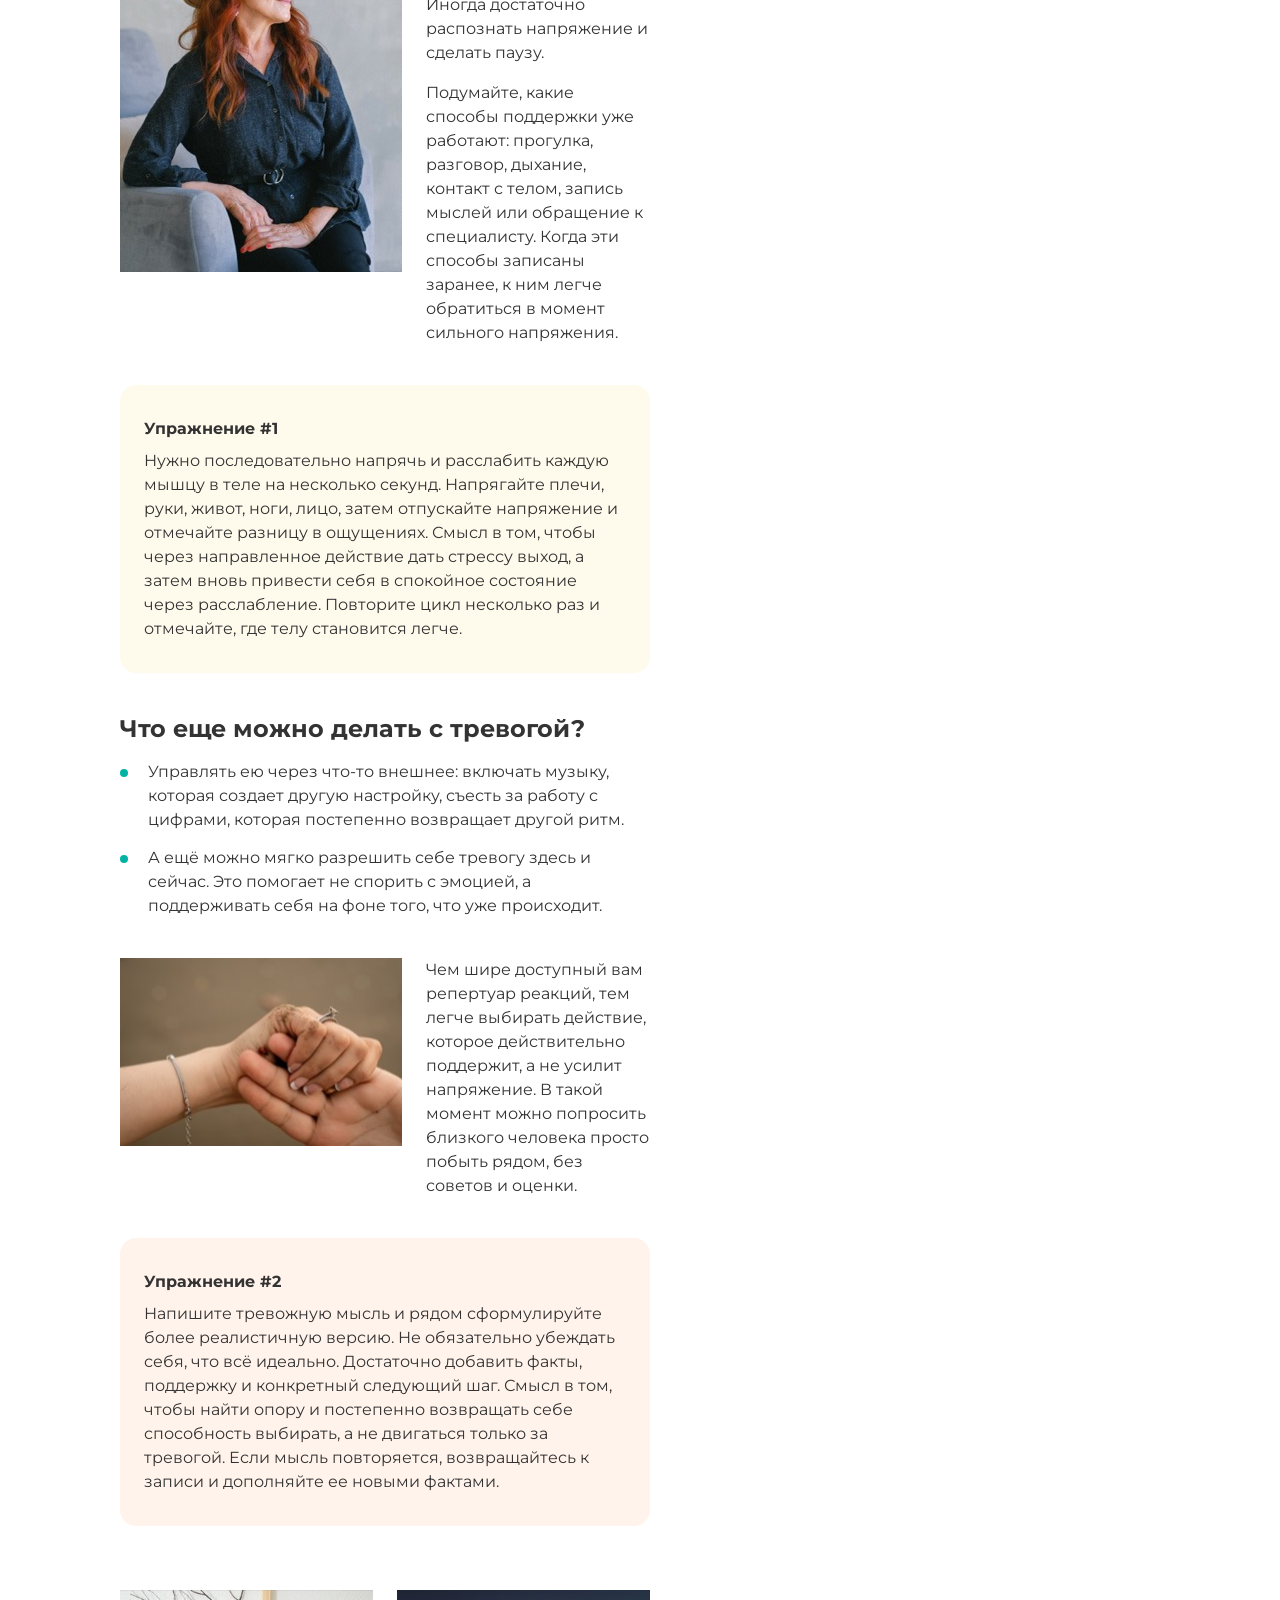
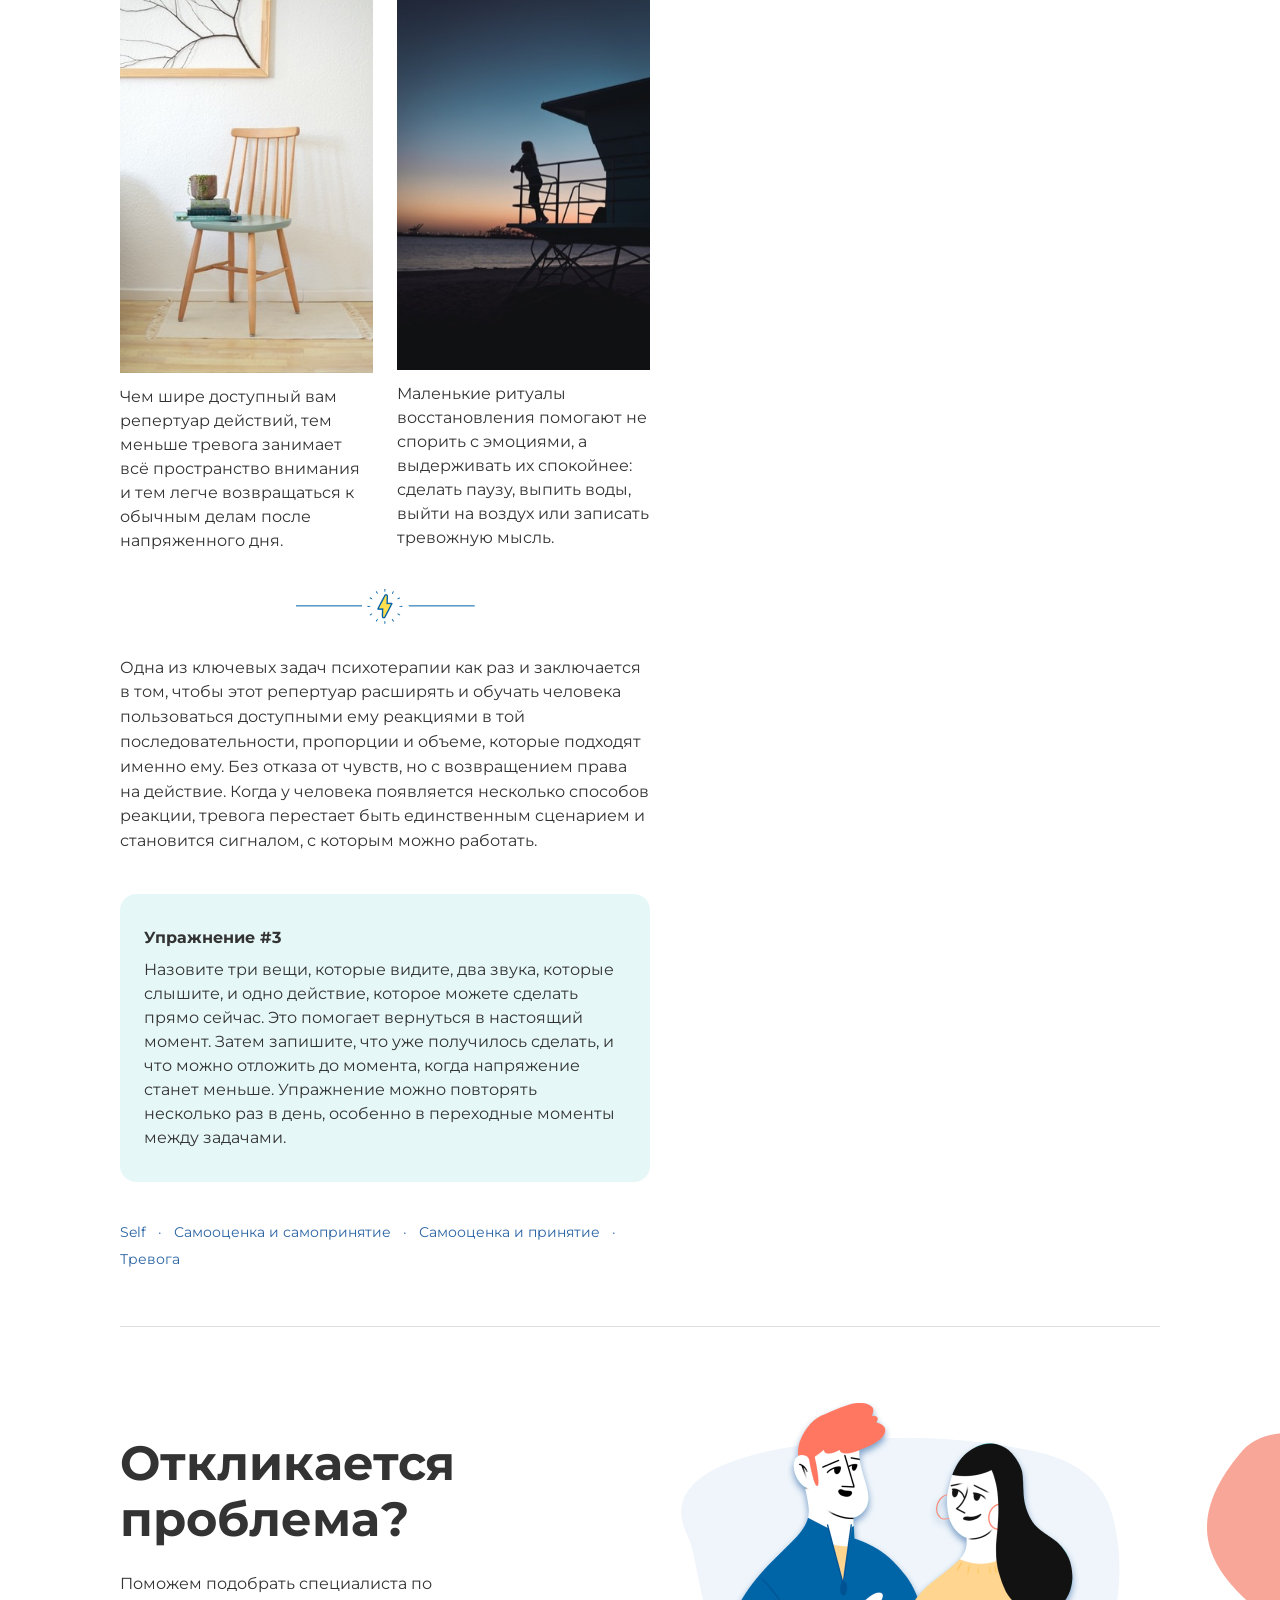
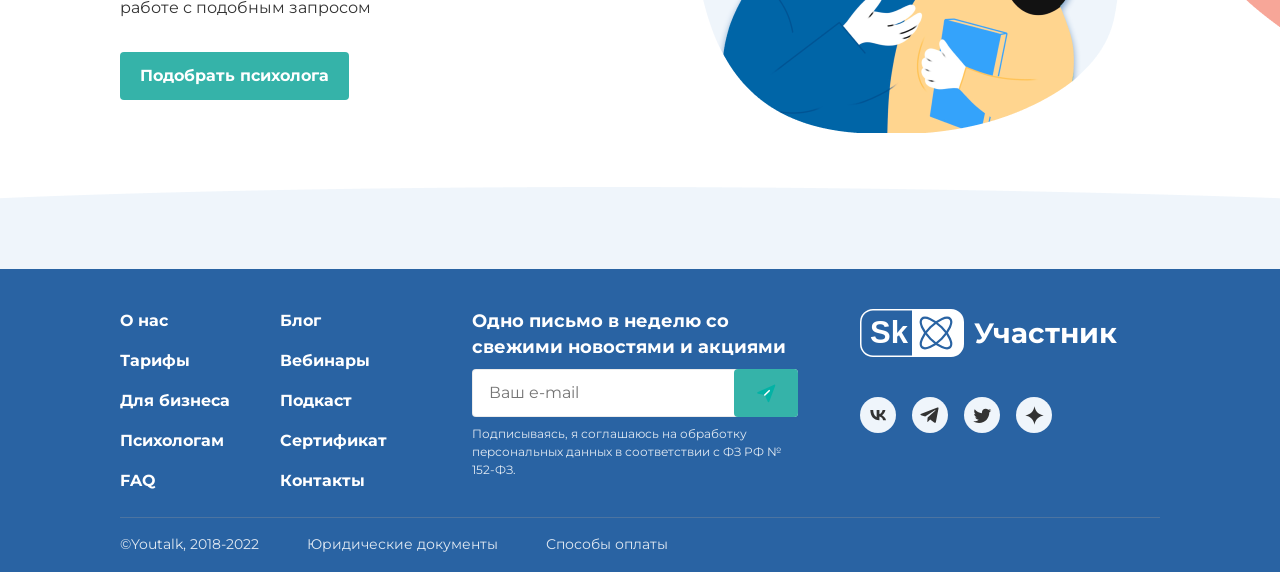
==== commit 53aa7e0e: "Enhance article layout: update typography, expand sections, refine spacing, adjust colors, and intro" ====
--- a/article.html
+++ b/article.html
@@ -52,6 +52,7 @@
 
     <main class="main">
       <div class="article-layout container">
+        <img class="article-layout__decor article-layout__decor--circle" src="assets/images/article-side-circle.png" alt="" aria-hidden="true">
         <article class="article">
           <nav class="breadcrumbs" aria-label="Хлебные крошки">
             <ol class="breadcrumbs__list">
@@ -70,81 +71,121 @@
           <section class="article__section contents" aria-labelledby="contents-title">
             <h2 class="contents__title" id="contents-title">Содержание</h2>
             <ul class="contents__list">
-              <li><a href="#why">Почему тревога появляется</a></li>
-              <li><a href="#body">Что происходит с телом</a></li>
-              <li><a href="#practice">Упражнения, которые помогают вернуться в момент</a></li>
-              <li><a href="#support">Когда стоит обратиться за поддержкой</a></li>
+              <li><a href="#why">Как понять, что отношения с мамой были дисфункциональными и привели к травме?</a></li>
+              <li>
+                <a href="#body">Мама привет!</a>
+                <ul class="contents__sublist">
+                  <li>
+                    <a href="#body">Под под заголовок под заголовком</a>
+                    <ul class="contents__sublist">
+                      <li>
+                        <a href="#practice">Под под под заголовок под заголовком</a>
+                        <ul class="contents__sublist">
+                          <li><a href="#support">Под под под под заголовок под заголовком</a></li>
+                        </ul>
+                      </li>
+                    </ul>
+                  </li>
+                </ul>
+              </li>
+              <li><a href="#practice">Ну вот опять заголовок который как «привет мама»</a></li>
+              <li><a href="#support">Как понять, что вы страдаете от материнской травмы?</a></li>
             </ul>
           </section>
 
           <section class="article__section" id="why">
-            <h2 class="article__subtitle">Почему тревога появляется</h2>
+            <h2 class="article__subtitle">Заголовок h3</h2>
             <p>Один из самых важных навыков, которые может дать работа с психотерапевтом — умение в разных ситуациях по-разному обходиться со своими эмоциями. Снять, отложить, предъявить, разделить, выдержать и дать им место.</p>
             <p>Иногда тревога появляется как реакция на неопределённость. Нам хочется поскорее всё контролировать, но в этот момент полезнее не бороться с собой, а возвращать внимание к тому, что реально происходит здесь и сейчас.</p>
           </section>
 
           <blockquote class="quote article__quote">
-            <p>Мы делаем шаг навстречу себе, когда замечаем и признаём свои чувства, а не пытаемся немедленно их отключить.</p>
+            <p>Мы знаем, что нуждаться в помощи и поддержке в трудные периоды жизни абсолютно нормально для любого человека, и стремимся сделать психотерапию безопасной, удобной и доступной каждому</p>
+            <cite>Ана Крымская</cite>
           </blockquote>
 
           <section class="article__section" id="body">
             <h2 class="article__subtitle">Что еще можно делать с тревогой?</h2>
-            <p>Управлять не значит «не бояться». Важно уметь замечать тревогу, которая создаёт шум в информационном поле, и пробовать выбирать действия, которые возвращают ощущение опоры.</p>
-            <p>А ещё тревога может становиться привычным способом смотреть на мир. В такие моменты помогает маленькая проверка реальности: что я знаю точно, что предполагаю, а что могу уточнить?</p>
+            <ul class="article-list">
+              <li>Управлять ей через что-то внешнее: включать музыку, которая создает другое настроение, сесть за работу с цифрами, которая быстренько активизирует другие участки мозга, читать блоги, которые вас успокаивают и отвлекают.</li>
+              <li>А еще порой можно разрешить себе тревогу заесть чем-то вкусным. Это, конечно, не самая здоровая стратегия, но в ряде ситуаций можно считать ее вполне рабочей. Особенно, когда внутренний ресурс на нуле, а поддерживающее окружение не в доступе.</li>
+            </ul>
             <figure class="article__figure">
               <img class="article__image" src="assets/images/people-768.jpg" srcset="assets/images/people-384.jpg 384w, assets/images/people-768.jpg 768w" sizes="(max-width: 1023px) calc(100vw - 40px), 690px" alt="Люди идут по светлой лестнице">
-              <figcaption class="article__caption">Онлайн-сессия с психологом помогает разобраться, где заканчивается полезная осторожность и начинается изматывающая тревога.</figcaption>
+              <figcaption class="article__caption">Онтогенез речи отражает групповой эриксоновский гипноз.</figcaption>
             </figure>
           </section>
 
-          <p class="article__center-note">Чем чаще вы замечаете свои реакции и возвращаете себе право выбирать действие, тем меньше тревога управляет вашей жизнью автоматически.</p>
+          <p class="article__center-note">
+            Чем шире доступный вам репертуар реакций и чем более осознанно вы можете
+            выбирать из него то, что лучше всего подойдет в каждой конкретной ситуации, тем больше будет
+            ваша устойчивость к стрессу, депрессии, неопределенности, да и к жизни в целом.
+          </p>
+
+          <blockquote class="article__center-quote">
+            <p class="article__center-note">
+              Мы знаем, что нуждаться в помощи и поддержке в трудные периоды жизни абсолютно нормально
+              для любого человека, и стремимся сделать психотерапию безопасной, удобной и доступной каждому
+            </p>
+          </blockquote>
+
+          <p class="article__center-note">
+            Одна из ключевых задач психотерапии как раз и заключается в том, чтобы этот репертуар расширять
+            и обучать человека пользоваться доступными ему реакциями в той последовательности, пропорции и объеме,
+            которые подходят именно ему. Без оглядки на то, "как правильно" или "как у других".
+          </p>
 
           <section class="article__section article__section--media-text">
             <img class="article__image" src="assets/images/hat-441.jpg" srcset="assets/images/hat-282.jpg 282w, assets/images/hat-441.jpg 441w" sizes="(max-width: 767px) calc(100vw - 40px), 282px" alt="Женщина в шляпе и солнцезащитных очках">
             <div>
               <p>Чем шире доступный вам репертуар реакций — тем более свободным вы можете быть в сложной ситуации. Это не значит всегда быть спокойным. Иногда достаточно распознать напряжение и сделать паузу.</p>
-              <p>Подумайте, какие способы поддержки уже работают: прогулка, разговор, дыхание, контакт с телом, запись мыслей или обращение к специалисту.</p>
+              <p>Подумайте, какие способы поддержки уже работают: прогулка, разговор, дыхание, контакт с телом, запись мыслей или обращение к специалисту. Когда эти способы записаны заранее, к ним легче обратиться в момент сильного напряжения.</p>
             </div>
           </section>
 
           <section class="exercise article__section" id="practice">
             <h2 class="exercise__title">Упражнение #1</h2>
-            <p>Нужно последовательно напрячь и расслабить каждую мышцу в теле на несколько секунд. Напрягайте плечи, руки, живот, ноги, лицо, затем отпускайте напряжение и отмечайте разницу в ощущениях.</p>
+            <p>Нужно последовательно напрячь и расслабить каждую мышцу в теле на несколько секунд. Напрягайте плечи, руки, живот, ноги, лицо, затем отпускайте напряжение и отмечайте разницу в ощущениях. Смысл в том, чтобы через направленное действие дать стрессу выход, а затем вновь привести себя в спокойное состояние через расслабление. Повторите цикл несколько раз и отмечайте, где телу становится легче.</p>
           </section>
 
           <section class="article__section" id="support">
             <h2 class="article__subtitle">Что еще можно делать с тревогой?</h2>
-            <p>Управлять не значит «не бояться». Важно замечать тревогу, которая создаёт шум, и постепенно возвращать себе возможность выбирать, как поступить дальше.</p>
-            <p>В моменты тревоги можно задавать себе простые вопросы: что со мной происходит, чего я боюсь, что я могу сделать сейчас и какая поддержка мне доступна.</p>
+            <ul class="article-list">
+              <li>Управлять ею через что-то внешнее: включать музыку, которая создает другую настройку, съесть за работу с цифрами, которая постепенно возвращает другой ритм.</li>
+              <li>А ещё можно мягко разрешить себе тревогу здесь и сейчас. Это помогает не спорить с эмоцией, а поддерживать себя на фоне того, что уже происходит.</li>
+            </ul>
           </section>
 
           <section class="article__section article__section--media-text">
             <img class="article__image" src="assets/images/hands-562.jpg" srcset="assets/images/hands-281.jpg 281w, assets/images/hands-562.jpg 562w" sizes="(max-width: 767px) calc(100vw - 40px), 281px" alt="Две руки держатся вместе">
             <div>
-              <p>Чем шире доступный вам репертуар реакций, тем легче выбирать действие, которое действительно поддержит, а не усилит напряжение.</p>
-              <p>Иногда поддержка другого человека помогает быстрее вернуть ощущение безопасности и увидеть ситуацию яснее.</p>
+              <p>Чем шире доступный вам репертуар реакций, тем легче выбирать действие, которое действительно поддержит, а не усилит напряжение. В такой момент можно попросить близкого человека просто побыть рядом, без советов и оценки.</p>
             </div>
           </section>
 
           <section class="exercise exercise--warm article__section">
             <h2 class="exercise__title">Упражнение #2</h2>
-            <p>Напишите тревожную мысль и рядом сформулируйте более реалистичную версию. Не обязательно убеждать себя, что всё идеально. Достаточно добавить факты, поддержку и конкретный следующий шаг.</p>
+            <p>Напишите тревожную мысль и рядом сформулируйте более реалистичную версию. Не обязательно убеждать себя, что всё идеально. Достаточно добавить факты, поддержку и конкретный следующий шаг. Смысл в том, чтобы найти опору и постепенно возвращать себе способность выбирать, а не двигаться только за тревогой. Если мысль повторяется, возвращайтесь к записи и дополняйте ее новыми фактами.</p>
           </section>
 
           <section class="article__section article__section--split">
             <div>
               <img class="article__image" src="assets/images/chair-441.jpg" srcset="assets/images/chair-333.jpg 333w, assets/images/chair-441.jpg 441w" sizes="(max-width: 767px) calc(100vw - 40px), 333px" alt="Стул с книгами и растением">
-              <p>Чем шире доступный вам репертуар действий, тем меньше тревога занимает всё пространство внимания.</p>
+              <p>Чем шире доступный вам репертуар действий, тем меньше тревога занимает всё пространство внимания и тем легче возвращаться к обычным делам после напряженного дня.</p>
             </div>
             <div>
               <img class="article__image" src="assets/images/sunset-445.jpg" srcset="assets/images/sunset-333.jpg 333w, assets/images/sunset-445.jpg 445w" sizes="(max-width: 767px) calc(100vw - 40px), 333px" alt="Силуэт человека у воды на закате">
-              <p>Маленькие ритуалы восстановления помогают не спорить с эмоциями, а выдерживать их спокойнее.</p>
-            </div>
-          </section>
+              <p>Маленькие ритуалы восстановления помогают не спорить с эмоциями, а выдерживать их спокойнее: сделать паузу, выпить воды, выйти на воздух или записать тревожную мысль.</p>
+            </div>
+          </section>
+
+          <img class="article__divider" src="assets/images/article-divider.png" alt="" aria-hidden="true">
+
+          <p class="article__section">Одна из ключевых задач психотерапии как раз и заключается в том, чтобы этот репертуар расширять и обучать человека пользоваться доступными ему реакциями в той последовательности, пропорции и объеме, которые подходят именно ему. Без отказа от чувств, но с возвращением права на действие. Когда у человека появляется несколько способов реакции, тревога перестает быть единственным сценарием и становится сигналом, с которым можно работать.</p>
 
           <section class="exercise exercise--mint article__section">
             <h2 class="exercise__title">Упражнение #3</h2>
-            <p>Назовите три вещи, которые видите, два звука, которые слышите, и одно действие, которое можете сделать прямо сейчас. Это помогает вернуться в настоящий момент.</p>
+            <p>Назовите три вещи, которые видите, два звука, которые слышите, и одно действие, которое можете сделать прямо сейчас. Это помогает вернуться в настоящий момент. Затем запишите, что уже получилось сделать, и что можно отложить до момента, когда напряжение станет меньше. Упражнение можно повторять несколько раз в день, особенно в переходные моменты между задачами.</p>
           </section>
 
           <section class="related article__section" aria-labelledby="related-title">
@@ -158,12 +199,16 @@
           </section>
 
           <section class="problem-cta" aria-labelledby="problem-title">
+            <img class="problem-cta__decor problem-cta__decor--wave" src="assets/images/problem-wave.png" alt="" aria-hidden="true">
+            <img class="problem-cta__decor problem-cta__decor--circle" src="assets/images/problem-circle.png" alt="" aria-hidden="true">
             <div class="problem-cta__content">
               <h2 class="problem-cta__title" id="problem-title">Откликается проблема?</h2>
               <p class="problem-cta__text">Поможем подобрать специалиста по работе с подобным запросом</p>
               <button class="button button--primary problem-cta__button" type="button">Подобрать психолога</button>
             </div>
-            <img class="problem-cta__image" src="assets/images/problem-people.png" alt="Психолог беседует с клиенткой">
+            <div class="problem-cta__visual">
+              <img class="problem-cta__image" src="assets/images/problem-frame.png" alt="Психолог беседует с клиенткой">
+            </div>
           </section>
         </article>
 
@@ -192,9 +237,9 @@
           </section>
 
           <section class="sidebar-card sidebar-card--gift">
-            <h2 class="sidebar-card__title sidebar-card__title--gift">Дарите заботу</h2>
-            <p class="sidebar-card__text">Сертификат на консультацию с психологом.</p>
-            <img class="sidebar-card__gift" src="assets/images/gift-large.png" alt="Подарочная коробка">
+            <h2 class="sidebar-card__title sidebar-card__title--gift visually-hidden">Дарите заботу</h2>
+            <p class="sidebar-card__text visually-hidden">Сертификат на консультацию с психологом.</p>
+            <img class="sidebar-card__gift" src="assets/images/gift-large.png" alt="" aria-hidden="true">
           </section>
 
           <section class="price-card">
@@ -241,11 +286,15 @@
         </section>
 
         <section class="footer__social" aria-label="Социальные сети">
-          <p class="footer__partner">Участник <span>Сколково</span></p>
+          <p class="footer__partner">
+            <img class="footer__partner-logo" src="assets/icons/sk.svg" alt="" aria-hidden="true">
+            <span>Участник</span>
+          </p>
           <ul class="social">
-            <li><a class="social__link" href="#" aria-label="ВКонтакте">VK</a></li>
-            <li><a class="social__link" href="#" aria-label="Telegram">TG</a></li>
-            <li><a class="social__link" href="#" aria-label="Twitter">TW</a></li>
+            <li><a class="social__link" href="#" aria-label="ВКонтакте"><img class="social__icon" src="assets/icons/vk.svg" alt="" aria-hidden="true"></a></li>
+            <li><a class="social__link" href="#" aria-label="Telegram"><img class="social__icon" src="assets/icons/telegram.svg" alt="" aria-hidden="true"></a></li>
+            <li><a class="social__link" href="#" aria-label="Twitter"><img class="social__icon" src="assets/icons/twitter.svg" alt="" aria-hidden="true"></a></li>
+            <li><a class="social__link" href="#" aria-label="Дзен"><img class="social__icon" src="assets/icons/dzen.svg" alt="" aria-hidden="true"></a></li>
           </ul>
         </section>
 
--- a/css/style.css
+++ b/css/style.css
@@ -1,9 +1,11 @@
+@import url("https://fonts.googleapis.com/css2?family=Montserrat:wght@400;500;600;700;800&display=swap");
+
 :root {
   --color-text: #333333;
   --color-muted: #868686;
   --color-border: #dedede;
-  --color-primary: #007f76;
-  --color-primary-dark: #006d65;
+  --color-primary: #35b3a9;
+  --color-primary-dark: #03b2a5;
   --color-blue: #2963a3;
   --color-light: #e3f5f5;
   --color-page: #ffffff;
@@ -24,7 +26,7 @@
   min-width: 320px;
   margin: 0;
   color: var(--color-text);
-  font-family: Arial, Helvetica, sans-serif;
+  font-family: "Montserrat", Arial, Helvetica, sans-serif;
   font-size: 16px;
   line-height: 1.5;
   background-color: var(--color-page);
@@ -97,7 +99,7 @@
 }
 
 .button--light {
-  color: #006d65;
+  color: #03b2a5;
   background-color: #e3f5f5;
 }
 
@@ -264,7 +266,7 @@
 .blog {
   position: relative;
   z-index: 0;
-  padding-bottom: 96px;
+  padding-bottom: 40px;
 }
 
 .blog::before {
@@ -316,7 +318,7 @@
 
 .chip:hover,
 .chip--active {
-  border-color: var(--color-primary);
+  border-color: #16c8bb;
   background-color: rgba(22, 200, 187, 0.06);
 }
 
@@ -405,8 +407,8 @@
 }
 
 .post-card__tag::before {
-  width: 18px;
-  height: 18px;
+  width: 20px;
+  height: 20px;
   flex: 0 0 auto;
   background-image: url("../assets/icons/unicorn.svg");
   background-position: center;
@@ -464,27 +466,21 @@
   display: grid;
   grid-template-columns: minmax(0, 690px) 282px;
   gap: 228px;
-  padding-bottom: 48px;
-}
-
-.article-layout::before,
-.article-layout::after {
+  padding-bottom: 0;
+}
+
+.article-layout__decor {
   position: absolute;
-  right: -260px;
   z-index: -1;
-  width: 280px;
-  height: 280px;
-  content: "";
-  background-color: #ffccbc;
-  border-radius: 50%;
-}
-
-.article-layout::before {
-  top: 2620px;
-}
-
-.article-layout::after {
-  bottom: 410px;
+  max-width: none;
+  pointer-events: none;
+}
+
+.article-layout__decor--circle {
+  top: 1520px;
+  right: calc((100% - 100vw) / 2);
+  width: clamp(154px, 15.14vw, 218px);
+  height: auto;
 }
 
 .article {
@@ -496,7 +492,7 @@
 }
 
 .article__title {
-  max-width: 610px;
+  width: 100%;
   margin-bottom: 16px;
 }
 
@@ -531,12 +527,13 @@
 
 .article__caption {
   margin: 0;
-  color: #6b6b6b;
+  color: #868686;
   font-size: 14px;
+  line-height: 1.3;
 }
 
 .article__section {
-  margin-bottom: 24px;
+  margin-bottom: 40px;
 }
 
 .article__subtitle {
@@ -553,6 +550,44 @@
   margin-bottom: 0;
 }
 
+.article > p.article__section {
+  margin-top: 0;
+  line-height: 1.55;
+}
+
+.article__divider {
+  display: block;
+  width: 179px;
+  height: 35px;
+  margin: -4px auto 32px;
+}
+
+.article-list {
+  display: grid;
+  gap: 14px;
+  padding: 0;
+  margin: 0 0 32px;
+  font-size: 16px;
+  line-height: 1.5;
+  list-style: none;
+}
+
+.article-list li {
+  position: relative;
+  padding-left: 28px;
+}
+
+.article-list li::before {
+  position: absolute;
+  top: 9px;
+  left: 0;
+  width: 8px;
+  height: 8px;
+  content: "";
+  background-color: var(--color-primary-dark);
+  border-radius: 50%;
+}
+
 .article__section--split {
   display: grid;
   grid-template-columns: repeat(2, 1fr);
@@ -570,11 +605,48 @@
   margin-top: 0;
 }
 
-.article__center-note {
-  max-width: 485px;
-  margin: 24px auto;
+.article > p.article__center-note {
+  max-width: none;
+  margin: 0 0 40px;
+  font-size: 16px;
+  font-style: normal;
+  line-height: 1.5;
+  text-align: left;
+}
+
+.article__center-quote {
+  position: relative;
+  display: grid;
+  min-height: 220px;
+  place-items: center;
+  padding: 42px 40px;
+  margin: 0 0 48px;
+  overflow: hidden;
+}
+
+.article__center-quote::before {
+  position: absolute;
+  top: 50%;
+  left: 50%;
+  width: 300px;
+  height: 210px;
+  content: "";
+  background-image: url("../assets/images/quote-blob.png");
+  background-position: center;
+  background-repeat: no-repeat;
+  background-size: contain;
+  transform: translate(-50%, -50%);
+}
+
+.article__center-quote .article__center-note {
+  position: relative;
+  z-index: 1;
+  max-width: 570px;
+  margin: 0;
+  font-size: 16px;
+  font-style: italic;
+  line-height: 1.55;
   text-align: center;
-  font-size: 14px;
 }
 
 .contents {
@@ -582,14 +654,45 @@
 }
 
 .contents__title {
-  margin: 0 0 16px;
+  margin: 0 0 20px;
+  font-size: 16px;
+  font-weight: 700;
+  letter-spacing: 0;
+  line-height: 24px;
+}
+
+.contents__list {
+  display: grid;
+  gap: 14px;
+  padding: 0;
+  margin: 0;
   font-size: 16px;
   line-height: 1.5;
-}
-
-.contents__list {
-  padding-left: 20px;
-  margin: 0;
+  list-style: none;
+}
+
+.contents__list > li {
+  position: relative;
+  padding-left: 28px;
+}
+
+.contents__list > li::before {
+  position: absolute;
+  top: 9px;
+  left: 0;
+  width: 8px;
+  height: 8px;
+  content: "";
+  background-color: var(--color-primary-dark);
+  border-radius: 50%;
+}
+
+.contents__sublist {
+  display: grid;
+  gap: 8px;
+  padding: 0;
+  margin: 8px 0 0 52px;
+  list-style: none;
 }
 
 .contents__list a {
@@ -603,30 +706,45 @@
 
 .quote {
   position: relative;
-  padding: 34px 24px 24px;
-  margin: 40px 0 24px;
+  padding: 56px 56px 44px;
+  margin: 48px 0 40px;
+  overflow: hidden;
   background-color: #f3f7fe;
   border-radius: 16px;
 }
 
 .quote::before {
   position: absolute;
-  top: 14px;
-  left: 24px;
-  color: rgba(41, 99, 163, 0.18);
+  top: 24px;
+  left: 42px;
+  color: rgba(41, 99, 163, 0.08);
   content: "“";
-  font-size: 56px;
+  font-size: 136px;
+  font-weight: 800;
+  line-height: 1;
+}
+
+.quote p {
+  position: relative;
+  z-index: 1;
+  margin: 0 0 24px;
+  font-size: 16px;
+  font-style: italic;
+  line-height: 1.5;
+}
+
+.quote cite {
+  position: relative;
+  z-index: 1;
+  display: block;
+  font-style: normal;
+  font-size: 16px;
   font-weight: 700;
-  line-height: 1;
-}
-
-.quote p {
-  margin: 0;
-  font-style: italic;
+  line-height: 1.5;
 }
 
 .exercise {
-  padding: 24px;
+  padding: 32px 24px;
   background-color: #fefaec;
   border-radius: 16px;
 }
@@ -675,13 +793,25 @@
 }
 
 .problem-cta {
+  position: relative;
   display: grid;
   grid-template-columns: minmax(0, 350px) 1fr;
   gap: 42px;
   align-items: center;
-  padding-top: 48px;
-  margin-top: 48px;
+  width: min(1200px, calc(100vw - 240px));
+  min-height: 456px;
+  padding: 76px 0 136px;
+  margin-top: 56px;
+  margin-right: 0;
+  margin-left: 0;
+  overflow: visible;
   border-top: 1px solid #dedede;
+}
+
+.problem-cta__content,
+.problem-cta__visual {
+  position: relative;
+  z-index: 1;
 }
 
 .problem-cta__title {
@@ -694,9 +824,38 @@
   margin: 0 0 32px;
 }
 
+.problem-cta__visual {
+  display: grid;
+  justify-self: end;
+  place-items: center;
+  width: min(520px, 100%);
+}
+
 .problem-cta__image {
-  width: 272px;
-  justify-self: end;
+  position: relative;
+  z-index: 1;
+  width: 100%;
+}
+
+.problem-cta__decor {
+  position: absolute;
+  max-width: none;
+  pointer-events: none;
+}
+
+.problem-cta__decor--wave {
+  bottom: 0;
+  left: calc((100% - 100vw) / 2);
+  z-index: 0;
+  width: 100vw;
+  height: 82px;
+}
+
+.problem-cta__decor--circle {
+  top: 106px;
+  right: calc((100% - 100vw) / 2);
+  width: 73px;
+  height: 240px;
 }
 
 .sidebar {
@@ -767,16 +926,34 @@
   position: absolute;
   top: 16px;
   left: 16px;
+  display: inline-flex;
+  align-items: center;
+  gap: 6px;
   min-height: 24px;
-  padding: 3px 8px;
+  padding: 4px 10px;
   background-color: rgba(243, 244, 248, 0.7);
   border-radius: 6px;
   font-size: 12px;
   line-height: 1.5;
 }
 
+.psychologist-card__badge::before {
+  width: 16px;
+  height: 16px;
+  flex: 0 0 auto;
+  content: "";
+  background-image: url("../assets/icons/chat-note.svg");
+  background-position: center;
+  background-repeat: no-repeat;
+  background-size: contain;
+}
+
 .psychologist-card__badge--video {
   top: 48px;
+}
+
+.psychologist-card__badge--video::before {
+  background-image: url("../assets/icons/video-camera.svg");
 }
 
 .psychologist-card__name {
@@ -809,14 +986,30 @@
 }
 
 .psychologist-card__list {
-  padding-left: 18px;
+  display: grid;
+  gap: 4px;
+  padding: 0;
   margin: 0 0 16px;
   text-align: left;
   font-size: 14px;
-}
-
-.psychologist-card__list li::marker {
-  color: var(--color-primary);
+  line-height: 1.43;
+  list-style: none;
+}
+
+.psychologist-card__list li {
+  position: relative;
+  padding-left: 18px;
+}
+
+.psychologist-card__list li::before {
+  position: absolute;
+  top: 8px;
+  left: 0;
+  width: 6px;
+  height: 6px;
+  content: "";
+  background-color: var(--color-primary-dark);
+  border-radius: 50%;
 }
 
 .psychologist-card__button {
@@ -827,6 +1020,10 @@
   min-height: 292px;
   color: #ffffff;
   background-color: var(--color-blue);
+  background-image: url("../assets/images/gift-card-bg.png");
+  background-position: center;
+  background-repeat: no-repeat;
+  background-size: cover;
 }
 
 .sidebar-card__title--gift {
@@ -834,33 +1031,46 @@
 }
 
 .sidebar-card__gift {
-  position: absolute;
-  right: -32px;
-  bottom: -42px;
-  width: 210px;
+  display: none;
 }
 
 .price-card {
-  min-height: 304px;
+  min-height: 308px;
+  padding: 32px;
+  border-color: #dedede;
+  border-radius: 24px;
 }
 
 .price-card__title {
   margin: 0 0 16px;
   color: #2963a3;
   font-size: 18px;
+  font-weight: 700;
   line-height: 1.44;
 }
 
 .price-card__text {
-  max-width: 190px;
-  margin: 0 0 16px;
+  max-width: 196px;
+  margin: 0 0 20px;
+  color: #011632;
   font-size: 14px;
+  line-height: 1.43;
 }
 
 .price-card__price {
   margin: 0 0 16px;
+  color: #333333;
   font-size: 24px;
   font-weight: 700;
+  line-height: 1.33;
+}
+
+.price-card .button {
+  min-width: 108px;
+  min-height: 48px;
+  padding-right: 20px;
+  padding-left: 20px;
+  border-radius: 4px;
 }
 
 .price-card__gift {
@@ -869,15 +1079,15 @@
 }
 
 .price-card__gift--left {
-  right: 54px;
-  bottom: -34px;
+  right: 52px;
+  bottom: -2px;
   width: 112px;
 }
 
 .price-card__gift--right {
-  right: -30px;
-  bottom: -20px;
-  width: 100px;
+  right: -14px;
+  bottom: 0;
+  width: 104px;
 }
 
 .footer {
@@ -887,8 +1097,9 @@
 
 .footer__inner {
   display: grid;
-  grid-template-columns: 310px minmax(280px, 486px) 220px;
-  gap: 80px;
+  grid-template-columns: 290px minmax(280px, 486px) 300px;
+  column-gap: 62px;
+  row-gap: 24px;
   padding-top: 40px;
 }
 
@@ -965,15 +1176,21 @@
 }
 
 .footer__partner {
+  display: flex;
+  align-items: center;
+  gap: 10px;
   margin: 0 0 40px;
-  font-size: 20px;
+  color: #ffffff;
+  font-size: 28px;
   font-weight: 700;
-  line-height: 1.2;
-}
-
-.footer__partner span {
-  display: block;
-  font-size: 28px;
+  line-height: 1;
+  white-space: nowrap;
+}
+
+.footer__partner-logo {
+  width: 104px;
+  height: 48px;
+  flex: 0 0 auto;
 }
 
 .social {
@@ -986,14 +1203,16 @@
 
 .social__link {
   display: grid;
-  width: 32px;
-  height: 32px;
+  width: 36px;
+  height: 36px;
   place-items: center;
-  color: var(--color-blue);
   background-color: #eff5fb;
   border-radius: 50%;
-  font-size: 10px;
-  font-weight: 700;
+}
+
+.social__icon {
+  width: 23px;
+  height: 23px;
 }
 
 .footer__bottom {
@@ -1001,7 +1220,7 @@
   grid-column: 1 / -1;
   gap: 48px;
   padding: 16px 0 17px;
-  margin-top: 24px;
+  margin-top: 0;
   color: rgba(255, 255, 255, 0.86);
   border-top: 1px solid rgba(157, 157, 157, 0.3);
   font-size: 14px;
@@ -1035,13 +1254,17 @@
     gap: 24px;
   }
 
+  .problem-cta {
+    width: calc(100vw - 64px);
+  }
+
   .sidebar {
     padding-top: 88px;
   }
 
   .footer__inner {
-    grid-template-columns: 247px minmax(280px, 450px) 180px;
-    gap: 32px;
+    grid-template-columns: 220px minmax(280px, 380px) 240px;
+    column-gap: 32px;
   }
 }
 
@@ -1110,13 +1333,16 @@
     display: block;
   }
 
-  .article-layout::before,
-  .article-layout::after {
+  .article-layout__decor {
     display: none;
   }
 
   .article {
     max-width: none;
+  }
+
+  .problem-cta {
+    width: 100%;
   }
 
   .sidebar {
@@ -1126,6 +1352,7 @@
 
   .footer__inner {
     grid-template-columns: 1fr 1.5fr;
+    row-gap: 32px;
   }
 
   .footer__social {
@@ -1190,6 +1417,24 @@
     aspect-ratio: 374 / 206;
   }
 
+  .quote {
+    padding: 40px 24px 32px;
+  }
+
+  .quote::before {
+    top: 18px;
+    left: 18px;
+    font-size: 96px;
+  }
+
+  .quote p {
+    line-height: 1.55;
+  }
+
+  .article-list {
+    gap: 20px;
+  }
+
   .article__section--split {
     grid-template-columns: 1fr;
     gap: 16px;
@@ -1215,7 +1460,7 @@
   }
 
   .problem-cta__image {
-    width: 220px;
+    width: min(100%, 360px);
     justify-self: center;
   }
 
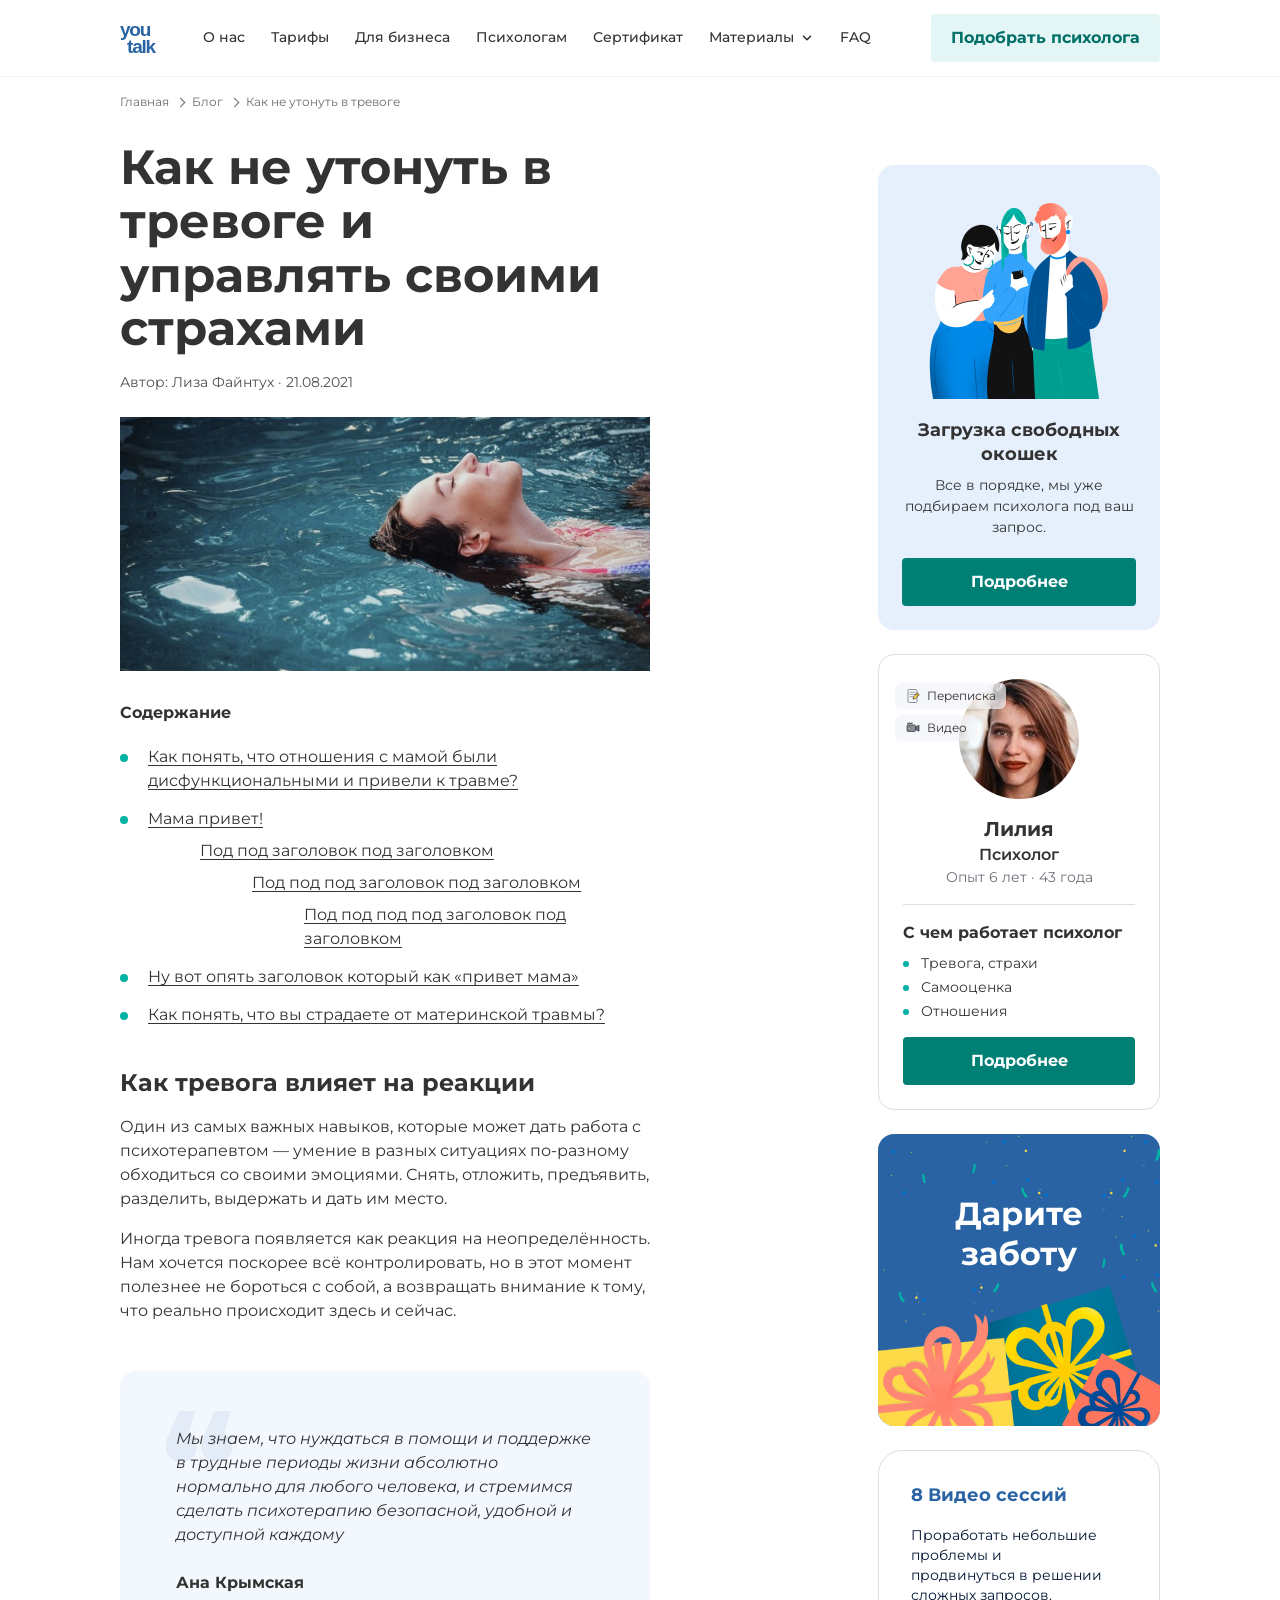
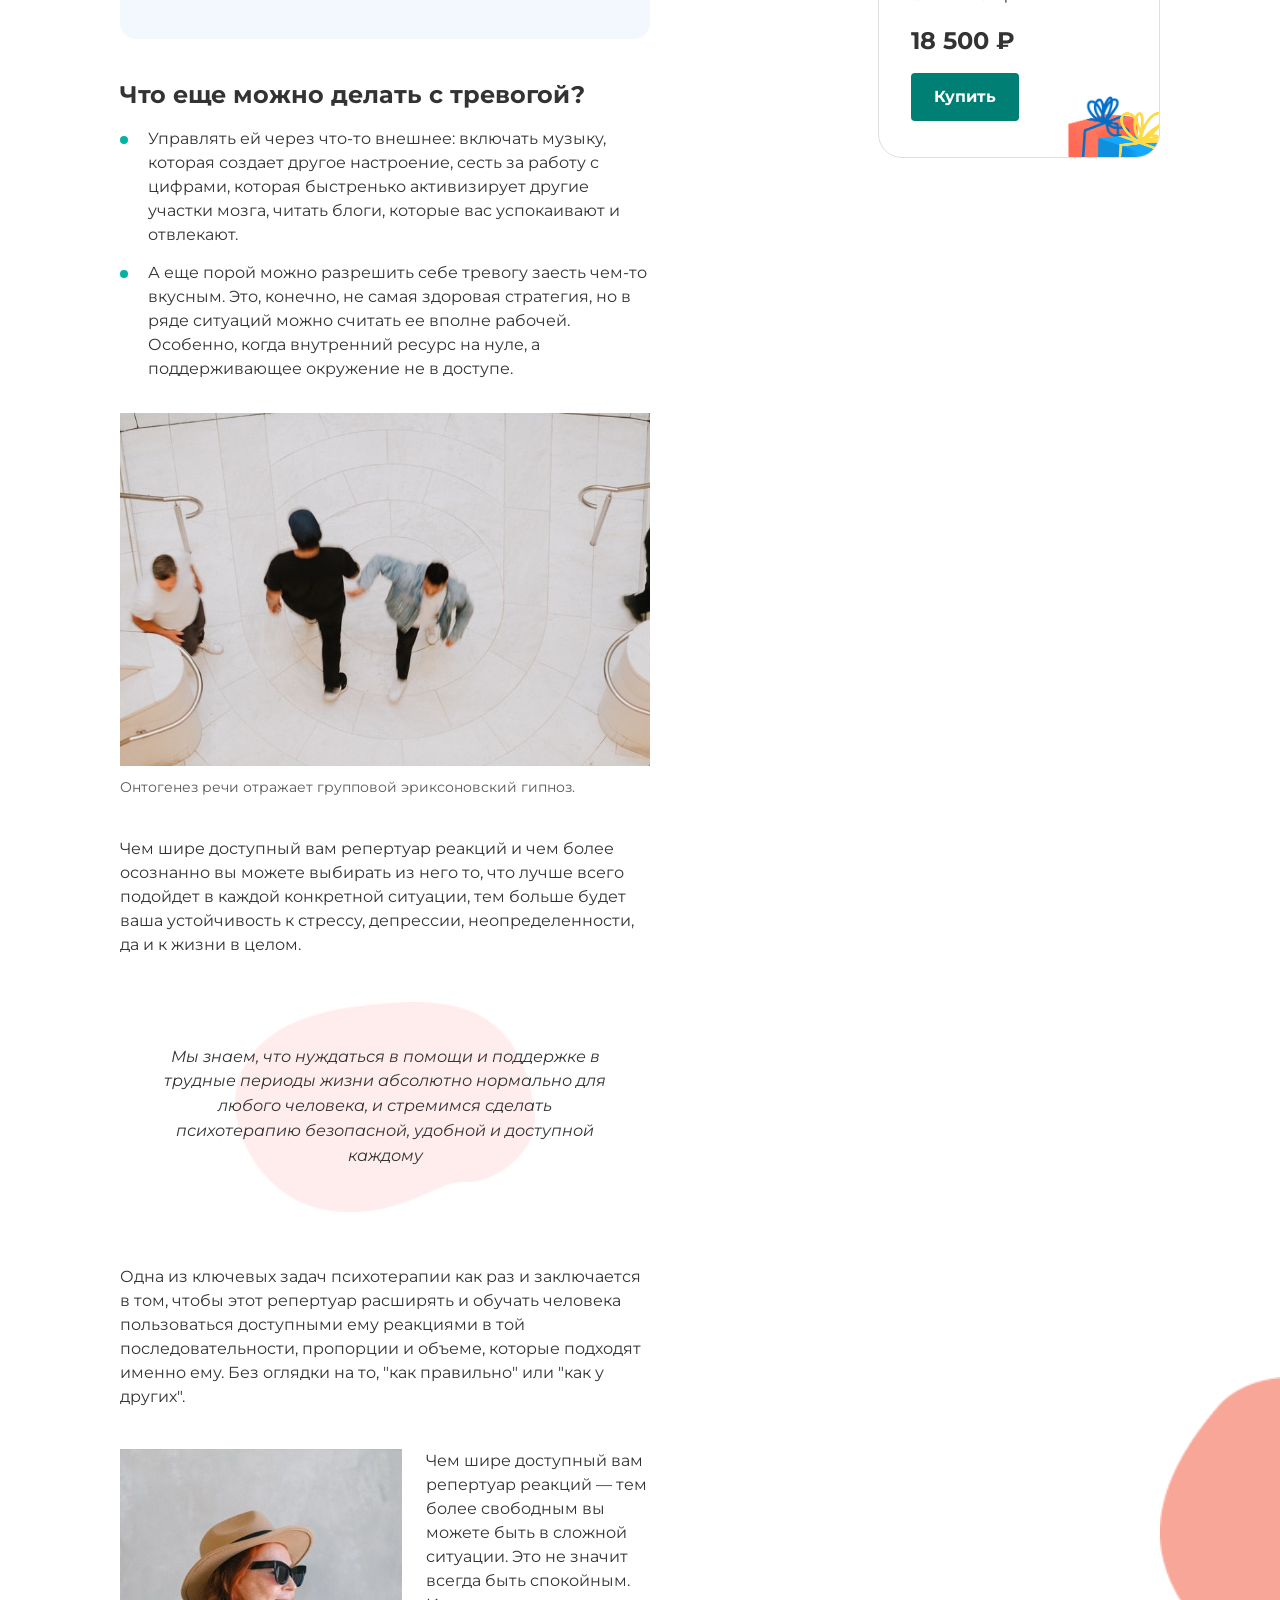
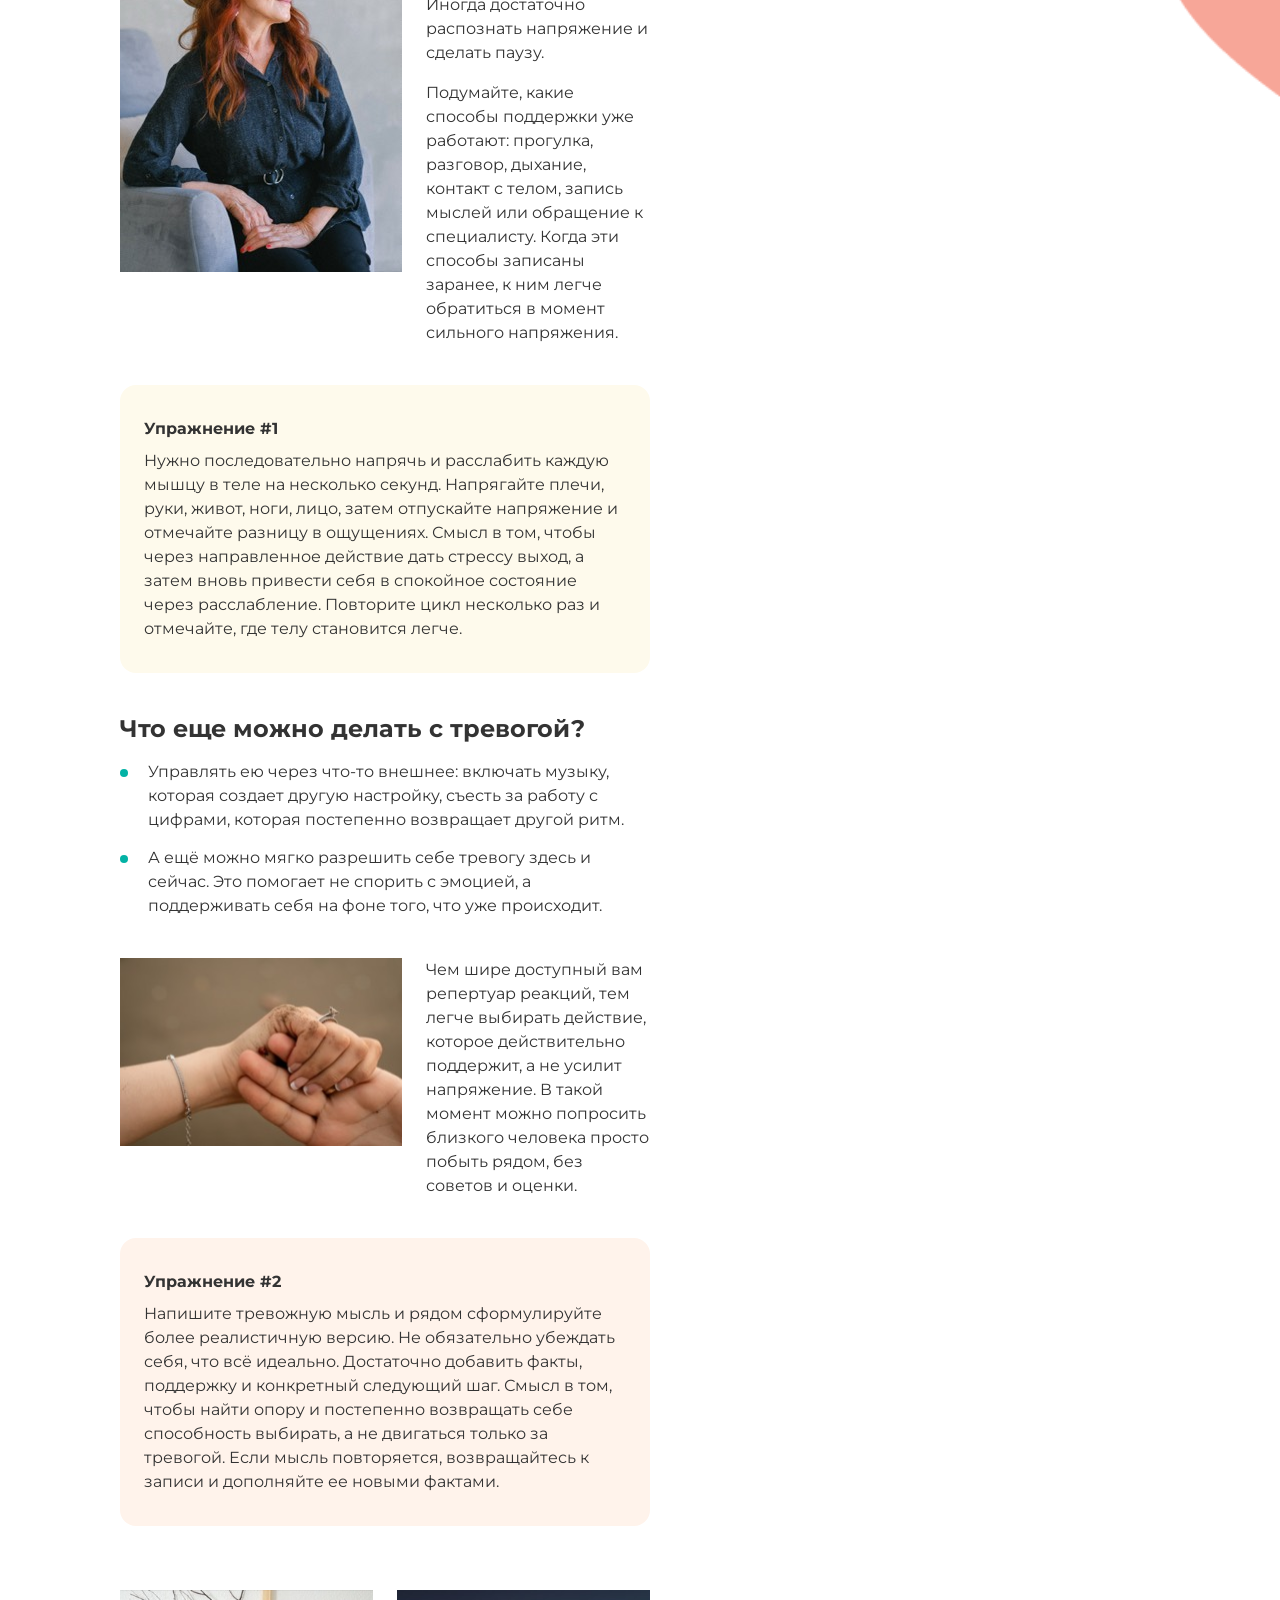
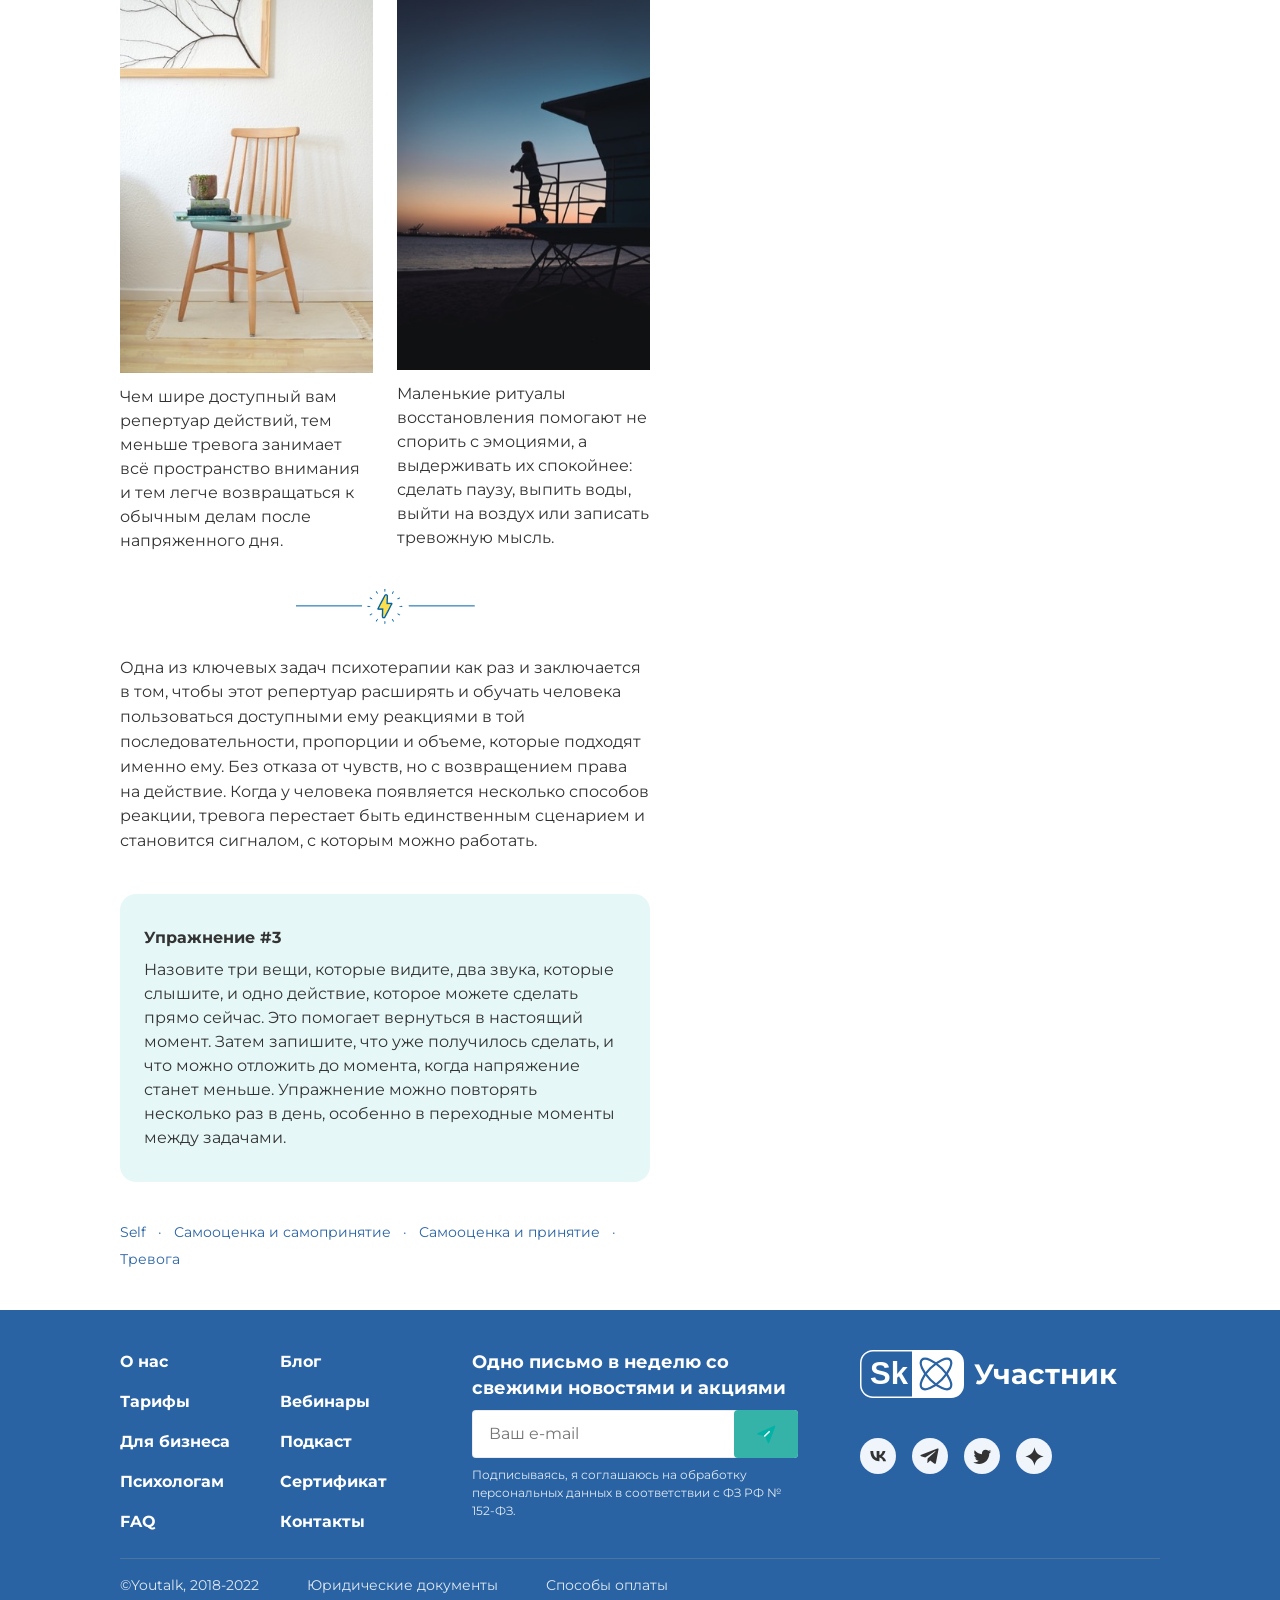
==== commit 0261d8a9: "Refine styles and layout: update button colors, adjust decorative element positioning, improve `.art" ====
--- a/article.html
+++ b/article.html
@@ -94,7 +94,7 @@
           </section>
 
           <section class="article__section" id="why">
-            <h2 class="article__subtitle">Заголовок h3</h2>
+            <h2 class="article__subtitle">Как тревога влияет на реакции</h2>
             <p>Один из самых важных навыков, которые может дать работа с психотерапевтом — умение в разных ситуациях по-разному обходиться со своими эмоциями. Снять, отложить, предъявить, разделить, выдержать и дать им место.</p>
             <p>Иногда тревога появляется как реакция на неопределённость. Нам хочется поскорее всё контролировать, но в этот момент полезнее не бороться с собой, а возвращать внимание к тому, что реально происходит здесь и сейчас.</p>
           </section>
--- a/css/style.css
+++ b/css/style.css
@@ -99,7 +99,7 @@
 }
 
 .button--light {
-  color: #03b2a5;
+  color: #006f66;
   background-color: #e3f5f5;
 }
 
@@ -110,11 +110,11 @@
 .button--primary {
   min-width: 182px;
   color: #ffffff;
-  background-color: var(--color-primary);
+  background-color: #007f75;
 }
 
 .button--primary:hover {
-  background-color: var(--color-primary-dark);
+  background-color: #006f66;
 }
 
 .title {
@@ -477,9 +477,9 @@
 }
 
 .article-layout__decor--circle {
-  top: 1520px;
+  top: 2900px;
   right: calc((100% - 100vw) / 2);
-  width: clamp(154px, 15.14vw, 218px);
+  width: 120px;
   height: auto;
 }
 
@@ -527,7 +527,7 @@
 
 .article__caption {
   margin: 0;
-  color: #868686;
+  color: #595959;
   font-size: 14px;
   line-height: 1.3;
 }
@@ -1023,7 +1023,7 @@
   background-image: url("../assets/images/gift-card-bg.png");
   background-position: center;
   background-repeat: no-repeat;
-  background-size: cover;
+  background-size: contain;
 }
 
 .sidebar-card__title--gift {
@@ -1079,14 +1079,14 @@
 }
 
 .price-card__gift--left {
-  right: 52px;
-  bottom: -2px;
+  right: 5px;
+  bottom: -20px;
   width: 112px;
 }
 
 .price-card__gift--right {
-  right: -14px;
-  bottom: 0;
+  right: -30px;
+  bottom: -40px;
   width: 104px;
 }
 
@@ -1230,6 +1230,12 @@
   margin: 0;
 }
 
+@media (max-width: 1366px) {
+  .problem-cta {
+    display: none;
+  }
+}
+
 @media (max-width: 1199px) {
   .container {
     width: calc(100% - 64px);
@@ -1268,7 +1274,7 @@
   }
 }
 
-@media (max-width: 1023px) {
+@media (max-width: 1024px) {
   .container {
     width: calc(100% - 40px);
   }
@@ -1341,6 +1347,10 @@
     max-width: none;
   }
 
+  .related {
+    display: none;
+  }
+
   .problem-cta {
     width: 100%;
   }
@@ -1348,6 +1358,7 @@
   .sidebar {
     grid-template-columns: repeat(2, minmax(0, 1fr));
     padding-top: 0;
+    margin-bottom: 64px;
   }
 
   .footer__inner {
@@ -1466,6 +1477,7 @@
 
   .sidebar {
     grid-template-columns: 1fr;
+    margin-bottom: 48px;
   }
 
   .footer__inner {
